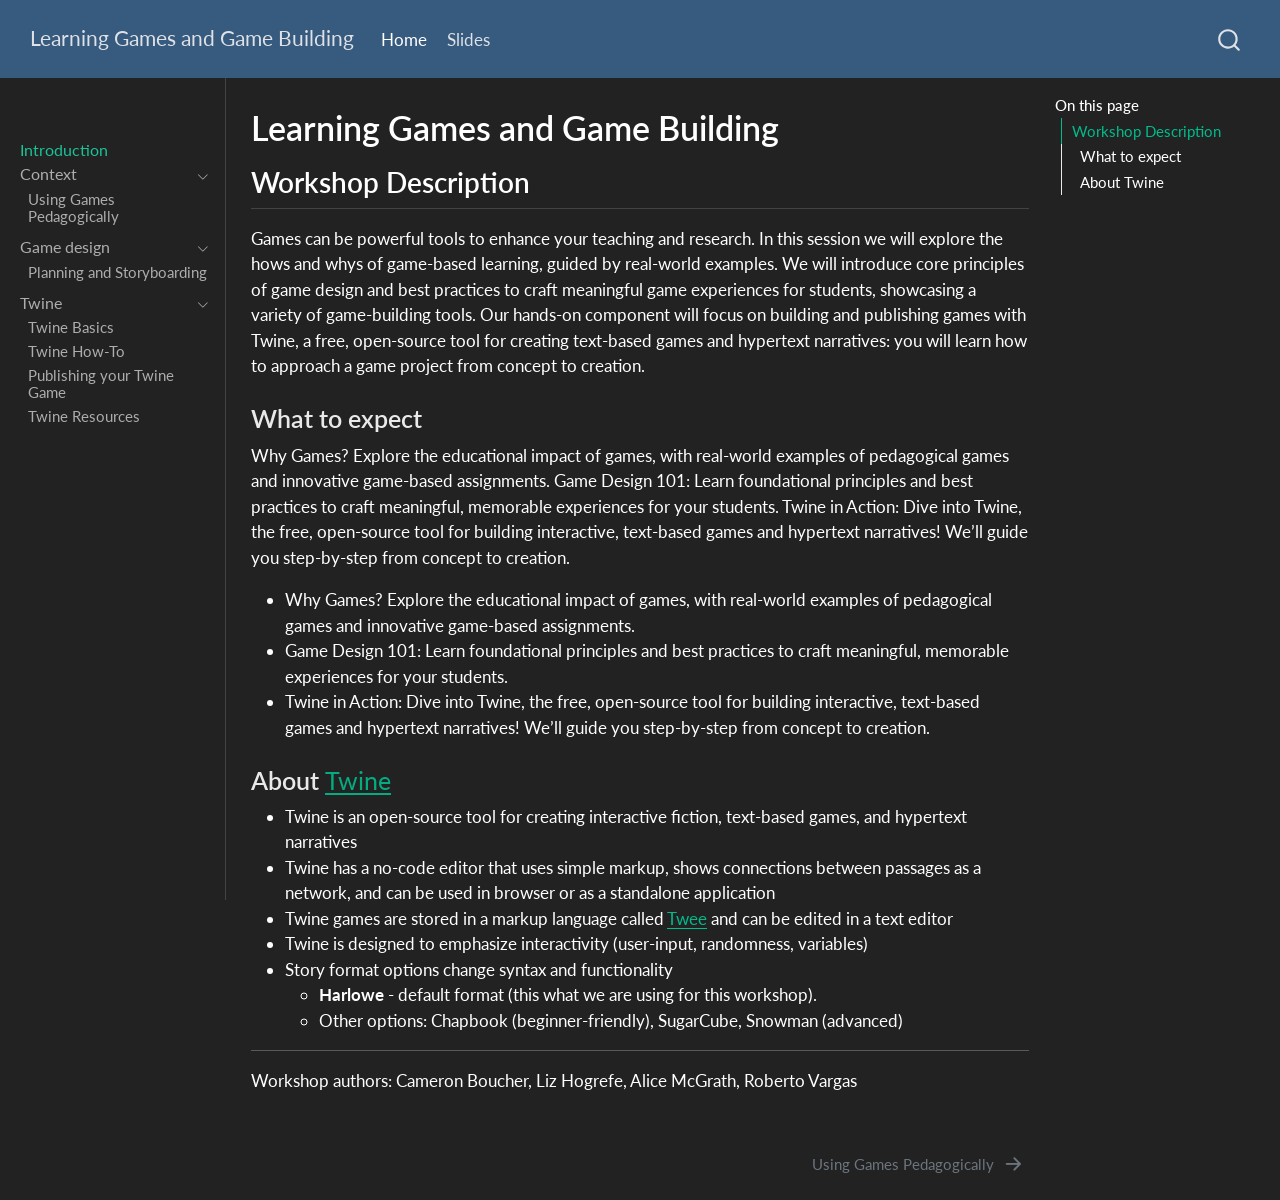
==== index.html @ d9542fec "Built site for gh-pages" ====
<!DOCTYPE html>
<html xmlns="http://www.w3.org/1999/xhtml" lang="en" xml:lang="en"><head>

<meta charset="utf-8">
<meta name="generator" content="quarto-1.9.37">

<meta name="viewport" content="width=device-width, initial-scale=1.0, user-scalable=yes">


<title>Learning Games and Game Building</title>
<style>
/* Default styles provided by pandoc.
** See https://pandoc.org/MANUAL.html#variables-for-html for config info.
*/
code{white-space: pre-wrap;}
span.smallcaps{font-variant: small-caps;}
div.columns{display: flex; gap: min(4vw, 1.5em);}
div.column{flex: auto; overflow-x: auto;}
div.hanging-indent{margin-left: 1.5em; text-indent: -1.5em;}
ul.task-list{list-style: none;}
ul.task-list li input[type="checkbox"] {
  width: 0.8em;
  margin: 0 0.8em 0.2em -1em; /* quarto-specific, see https://github.com/quarto-dev/quarto-cli/issues/4556 */ 
  vertical-align: middle;
}
</style>


<script src="site_libs/quarto-nav/quarto-nav.js"></script>
<script src="site_libs/quarto-nav/headroom.min.js"></script>
<script src="site_libs/clipboard/clipboard.min.js"></script>
<script src="site_libs/quarto-search/autocomplete.umd.js"></script>
<script src="site_libs/quarto-search/fuse.min.js"></script>
<script src="site_libs/quarto-search/quarto-search.js"></script>
<meta name="quarto:offset" content="./">
<link href="./sections/pedagogy.html" rel="next">
<script src="site_libs/quarto-html/quarto.js" type="module"></script>
<script src="site_libs/quarto-html/tabsets/tabsets.js" type="module"></script>
<script src="site_libs/quarto-html/popper.min.js"></script>
<script src="site_libs/quarto-html/tippy.umd.min.js"></script>
<script src="site_libs/quarto-html/anchor.min.js"></script>
<link href="site_libs/quarto-html/tippy.css" rel="stylesheet">
<link href="site_libs/quarto-html/quarto-syntax-highlighting-dark-d0ae9245876894da5ac7e18953ecc5cc.css" rel="stylesheet" id="quarto-text-highlighting-styles">
<script src="site_libs/bootstrap/bootstrap.min.js"></script>
<link href="site_libs/bootstrap/bootstrap-icons.css" rel="stylesheet">
<link href="site_libs/bootstrap/bootstrap-4f5f7c5f3f76352cd1107a7e88bc030f.min.css" rel="stylesheet" append-hash="true" id="quarto-bootstrap" data-mode="dark">
<script id="quarto-search-options" type="application/json">{
  "location": "navbar",
  "copy-button": false,
  "collapse-after": 3,
  "panel-placement": "end",
  "type": "overlay",
  "limit": 50,
  "keyboard-shortcut": [
    "f",
    "/",
    "s"
  ],
  "show-item-context": false,
  "language": {
    "search-no-results-text": "No results",
    "search-matching-documents-text": "matching documents",
    "search-copy-link-title": "Copy link to search",
    "search-hide-matches-text": "Hide additional matches",
    "search-more-match-text": "more match in this document",
    "search-more-matches-text": "more matches in this document",
    "search-clear-button-title": "Clear",
    "search-text-placeholder": "",
    "search-detached-cancel-button-title": "Cancel",
    "search-submit-button-title": "Submit",
    "search-label": "Search"
  }
}</script>


<link rel="stylesheet" href="styles.css">
</head>

<body class="nav-sidebar docked nav-fixed quarto-light">

<div id="quarto-search-results"></div>
  <header id="quarto-header" class="headroom fixed-top">
    <nav class="navbar navbar-expand-lg " data-bs-theme="dark">
      <div class="navbar-container container-fluid">
      <div class="navbar-brand-container mx-auto">
    <a class="navbar-brand" href="./index.html">
    <span class="navbar-title">Learning Games and Game Building</span>
    </a>
  </div>
            <div id="quarto-search" class="" title="Search"></div>
          <button class="navbar-toggler" type="button" data-bs-toggle="collapse" data-bs-target="#navbarCollapse" aria-controls="navbarCollapse" role="menu" aria-expanded="false" aria-label="Toggle navigation" onclick="if (window.quartoToggleHeadroom) { window.quartoToggleHeadroom(); }">
  <span class="navbar-toggler-icon"></span>
</button>
          <div class="collapse navbar-collapse" id="navbarCollapse">
            <ul class="navbar-nav navbar-nav-scroll me-auto">
  <li class="nav-item">
    <a class="nav-link active" href="./index.html" aria-current="page"> 
<span class="menu-text">Home</span></a>
  </li>  
  <li class="nav-item">
    <a class="nav-link" href="./slides.html"> 
<span class="menu-text">Slides</span></a>
  </li>  
</ul>
          </div> <!-- /navcollapse -->
            <div class="quarto-navbar-tools">
</div>
      </div> <!-- /container-fluid -->
    </nav>
  <nav class="quarto-secondary-nav">
    <div class="container-fluid d-flex">
      <button type="button" class="quarto-btn-toggle btn" data-bs-toggle="collapse" role="button" data-bs-target=".quarto-sidebar-collapse-item" aria-controls="quarto-sidebar" aria-expanded="false" aria-label="Toggle sidebar navigation" onclick="if (window.quartoToggleHeadroom) { window.quartoToggleHeadroom(); }">
        <i class="bi bi-layout-text-sidebar-reverse"></i>
      </button>
        <nav class="quarto-page-breadcrumbs" aria-label="breadcrumb"><ol class="breadcrumb"><li class="breadcrumb-item"><a href="./index.html">Introduction</a></li></ol></nav>
        <a class="flex-grow-1" role="navigation" data-bs-toggle="collapse" data-bs-target=".quarto-sidebar-collapse-item" aria-controls="quarto-sidebar" aria-expanded="false" aria-label="Toggle sidebar navigation" onclick="if (window.quartoToggleHeadroom) { window.quartoToggleHeadroom(); }">      
        </a>
      <button type="button" class="btn quarto-search-button" aria-label="Search" onclick="window.quartoOpenSearch();">
        <i class="bi bi-search"></i>
      </button>
    </div>
  </nav>
</header>
<!-- content -->
<div id="quarto-content" class="quarto-container page-columns page-rows-contents page-layout-article page-navbar">
<!-- sidebar -->
  <nav id="quarto-sidebar" class="sidebar collapse collapse-horizontal quarto-sidebar-collapse-item sidebar-navigation docked overflow-auto">
        <div class="mt-2 flex-shrink-0 align-items-center">
        <div class="sidebar-search">
        <div id="quarto-search" class="" title="Search"></div>
        </div>
        </div>
    <div class="sidebar-menu-container"> 
    <ul class="list-unstyled mt-1">
        <li class="sidebar-item">
  <div class="sidebar-item-container"> 
  <a href="./index.html" class="sidebar-item-text sidebar-link active">
 <span class="menu-text">Introduction</span></a>
  </div>
</li>
        <li class="sidebar-item sidebar-item-section">
      <div class="sidebar-item-container"> 
            <a class="sidebar-item-text sidebar-link text-start" data-bs-toggle="collapse" data-bs-target="#quarto-sidebar-section-1" role="navigation" aria-expanded="true">
 <span class="menu-text">Context</span></a>
          <a class="sidebar-item-toggle text-start" data-bs-toggle="collapse" data-bs-target="#quarto-sidebar-section-1" role="navigation" aria-expanded="true" aria-label="Toggle section">
            <i class="bi bi-chevron-right ms-2"></i>
          </a> 
      </div>
      <ul id="quarto-sidebar-section-1" class="collapse list-unstyled sidebar-section depth1 show">  
          <li class="sidebar-item">
  <div class="sidebar-item-container"> 
  <a href="./sections/pedagogy.html" class="sidebar-item-text sidebar-link">
 <span class="menu-text">Using Games Pedagogically</span></a>
  </div>
</li>
      </ul>
  </li>
        <li class="sidebar-item sidebar-item-section">
      <div class="sidebar-item-container"> 
            <a href="./sections/design.html" class="sidebar-item-text sidebar-link">
 <span class="menu-text">Game design</span></a>
          <a class="sidebar-item-toggle text-start" data-bs-toggle="collapse" data-bs-target="#quarto-sidebar-section-2" role="navigation" aria-expanded="true" aria-label="Toggle section">
            <i class="bi bi-chevron-right ms-2"></i>
          </a> 
      </div>
      <ul id="quarto-sidebar-section-2" class="collapse list-unstyled sidebar-section depth1 show">  
          <li class="sidebar-item">
  <div class="sidebar-item-container"> 
  <a href="./sections/storyboarding.html" class="sidebar-item-text sidebar-link">
 <span class="menu-text">Planning and Storyboarding</span></a>
  </div>
</li>
      </ul>
  </li>
        <li class="sidebar-item sidebar-item-section">
      <div class="sidebar-item-container"> 
            <a class="sidebar-item-text sidebar-link text-start" data-bs-toggle="collapse" data-bs-target="#quarto-sidebar-section-3" role="navigation" aria-expanded="true">
 <span class="menu-text">Twine</span></a>
          <a class="sidebar-item-toggle text-start" data-bs-toggle="collapse" data-bs-target="#quarto-sidebar-section-3" role="navigation" aria-expanded="true" aria-label="Toggle section">
            <i class="bi bi-chevron-right ms-2"></i>
          </a> 
      </div>
      <ul id="quarto-sidebar-section-3" class="collapse list-unstyled sidebar-section depth1 show">  
          <li class="sidebar-item">
  <div class="sidebar-item-container"> 
  <a href="./sections/twine-basics.html" class="sidebar-item-text sidebar-link">
 <span class="menu-text">Twine Basics</span></a>
  </div>
</li>
          <li class="sidebar-item">
  <div class="sidebar-item-container"> 
  <a href="./sections/twine-how-to.html" class="sidebar-item-text sidebar-link">
 <span class="menu-text">Twine How-To</span></a>
  </div>
</li>
          <li class="sidebar-item">
  <div class="sidebar-item-container"> 
  <a href="./sections/publishing.html" class="sidebar-item-text sidebar-link">
 <span class="menu-text">Publishing your Twine Game</span></a>
  </div>
</li>
          <li class="sidebar-item">
  <div class="sidebar-item-container"> 
  <a href="./sections/twine-resources.html" class="sidebar-item-text sidebar-link">
 <span class="menu-text">Twine Resources</span></a>
  </div>
</li>
      </ul>
  </li>
    </ul>
    </div>
</nav>
<div id="quarto-sidebar-glass" class="quarto-sidebar-collapse-item" data-bs-toggle="collapse" data-bs-target=".quarto-sidebar-collapse-item"></div>
<!-- margin-sidebar -->
    <div id="quarto-margin-sidebar" class="sidebar margin-sidebar">
        <nav id="TOC" role="doc-toc" class="toc-active">
    <h2 id="toc-title">On this page</h2>
   
  <ul>
  <li><a href="#workshop-description" id="toc-workshop-description" class="nav-link active" data-scroll-target="#workshop-description">Workshop Description</a>
  <ul class="collapse">
  <li><a href="#what-to-expect" id="toc-what-to-expect" class="nav-link" data-scroll-target="#what-to-expect">What to expect</a></li>
  <li><a href="#about-twine" id="toc-about-twine" class="nav-link" data-scroll-target="#about-twine">About Twine</a></li>
  </ul></li>
  </ul>
</nav>
    </div>
<!-- main -->
<main class="content" id="quarto-document-content">

<header id="title-block-header" class="quarto-title-block default">
<div class="quarto-title">
<h1 class="title">Learning Games and Game Building</h1>
</div>



<div class="quarto-title-meta">

    
  
    
  </div>
  


</header>


<section id="workshop-description" class="level2">
<h2 class="anchored" data-anchor-id="workshop-description">Workshop Description</h2>
<p>Games can be powerful tools to enhance your teaching and research. In this session we will explore the hows and whys of game-based learning, guided by real-world examples. We will introduce core principles of game design and best practices to craft meaningful game experiences for students, showcasing a variety of game-building tools. Our hands-on component will focus on building and publishing games with Twine, a free, open-source tool for creating text-based games and hypertext narratives: you will learn how to approach a game project from concept to creation.</p>
<section id="what-to-expect" class="level3">
<h3 class="anchored" data-anchor-id="what-to-expect">What to expect</h3>
<p>Why Games? Explore the educational impact of games, with real-world examples of pedagogical games and innovative game-based assignments. Game Design 101: Learn foundational principles and best practices to craft meaningful, memorable experiences for your students. Twine in Action: Dive into Twine, the free, open-source tool for building interactive, text-based games and hypertext narratives! We’ll guide you step-by-step from concept to creation.</p>
<ul>
<li>Why Games? Explore the educational impact of games, with real-world examples of pedagogical games and innovative game-based assignments.</li>
<li>Game Design 101: Learn foundational principles and best practices to craft meaningful, memorable experiences for your students.</li>
<li>Twine in Action: Dive into Twine, the free, open-source tool for building interactive, text-based games and hypertext narratives! We’ll guide you step-by-step from concept to creation.</li>
</ul>
</section>
<section id="about-twine" class="level3">
<h3 class="anchored" data-anchor-id="about-twine">About <a href="https://twinery.org/">Twine</a></h3>
<ul>
<li>Twine is an open-source tool for creating interactive fiction, text-based games, and hypertext narratives</li>
<li>Twine has a no-code editor that uses simple markup, shows connections between passages as a network, and can be used in browser or as a standalone application</li>
<li>Twine games are stored in a markup language called <a href="https://twinery.org/cookbook/terms/terms_twee.html">Twee</a> and can be edited in a text editor</li>
<li>Twine is designed to emphasize interactivity (user-input, randomness, variables)</li>
<li>Story format options change syntax and functionality
<ul>
<li><strong>Harlowe</strong> - default format (this what we are using for this workshop).</li>
<li>Other options: Chapbook (beginner-friendly), SugarCube, Snowman (advanced)</li>
</ul></li>
</ul>
<hr>
<p>Workshop authors: Cameron Boucher, Liz Hogrefe, Alice McGrath, Roberto Vargas</p>


</section>
</section>

</main> <!-- /main -->
<script id="quarto-html-after-body" type="application/javascript">
  window.document.addEventListener("DOMContentLoaded", function (event) {
    const icon = "";
    const anchorJS = new window.AnchorJS();
    anchorJS.options = {
      placement: 'right',
      icon: icon
    };
    anchorJS.add('.anchored');
    const isCodeAnnotation = (el) => {
      for (const clz of el.classList) {
        if (clz.startsWith('code-annotation-')) {                     
          return true;
        }
      }
      return false;
    }
    const onCopySuccess = function(e) {
      // button target
      const button = e.trigger;
      // don't keep focus
      button.blur();
      // flash "checked"
      button.classList.add('code-copy-button-checked');
      var currentTitle = button.getAttribute("title");
      button.setAttribute("title", "Copied!");
      let tooltip;
      if (window.bootstrap) {
        button.setAttribute("data-bs-toggle", "tooltip");
        button.setAttribute("data-bs-placement", "left");
        button.setAttribute("data-bs-title", "Copied!");
        tooltip = new bootstrap.Tooltip(button, 
          { trigger: "manual", 
            customClass: "code-copy-button-tooltip",
            offset: [0, -8]});
        tooltip.show();    
      }
      setTimeout(function() {
        if (tooltip) {
          tooltip.hide();
          button.removeAttribute("data-bs-title");
          button.removeAttribute("data-bs-toggle");
          button.removeAttribute("data-bs-placement");
        }
        button.setAttribute("title", currentTitle);
        button.classList.remove('code-copy-button-checked');
      }, 1000);
      // clear code selection
      e.clearSelection();
    }
    const getTextToCopy = function(trigger) {
      const outerScaffold = trigger.parentElement.cloneNode(true);
      const codeEl = outerScaffold.querySelector('code');
      for (const childEl of codeEl.children) {
        if (isCodeAnnotation(childEl)) {
          childEl.remove();
        }
      }
      return codeEl.innerText;
    }
    const clipboard = new window.ClipboardJS('.code-copy-button:not([data-in-quarto-modal])', {
      text: getTextToCopy
    });
    clipboard.on('success', onCopySuccess);
    if (window.document.getElementById('quarto-embedded-source-code-modal')) {
      const clipboardModal = new window.ClipboardJS('.code-copy-button[data-in-quarto-modal]', {
        text: getTextToCopy,
        container: window.document.getElementById('quarto-embedded-source-code-modal')
      });
      clipboardModal.on('success', onCopySuccess);
    }
      var localhostRegex = new RegExp(/^(?:http|https):\/\/localhost\:?[0-9]*\//);
      var mailtoRegex = new RegExp(/^mailto:/);
        var filterRegex = new RegExp("https:\/\/tri-cods\.github\.io\/Learning-Games-and-Game-building\/");
      var isInternal = (href) => {
          return filterRegex.test(href) || localhostRegex.test(href) || mailtoRegex.test(href);
      }
      // Inspect non-navigation links and adorn them if external
     var links = window.document.querySelectorAll('a[href]:not(.nav-link):not(.navbar-brand):not(.toc-action):not(.sidebar-link):not(.sidebar-item-toggle):not(.pagination-link):not(.no-external):not([aria-hidden]):not(.dropdown-item):not(.quarto-navigation-tool):not(.about-link)');
      for (var i=0; i<links.length; i++) {
        const link = links[i];
        if (!isInternal(link.href)) {
          // undo the damage that might have been done by quarto-nav.js in the case of
          // links that we want to consider external
          if (link.dataset.originalHref !== undefined) {
            link.href = link.dataset.originalHref;
          }
        }
      }
    function tippyHover(el, contentFn, onTriggerFn, onUntriggerFn) {
      const config = {
        allowHTML: true,
        maxWidth: 500,
        delay: 100,
        arrow: false,
        appendTo: function(el) {
            return el.parentElement;
        },
        interactive: true,
        interactiveBorder: 10,
        theme: 'quarto',
        placement: 'bottom-start',
      };
      if (contentFn) {
        config.content = contentFn;
      }
      if (onTriggerFn) {
        config.onTrigger = onTriggerFn;
      }
      if (onUntriggerFn) {
        config.onUntrigger = onUntriggerFn;
      }
      window.tippy(el, config); 
    }
    const noterefs = window.document.querySelectorAll('a[role="doc-noteref"]');
    for (var i=0; i<noterefs.length; i++) {
      const ref = noterefs[i];
      tippyHover(ref, function() {
        // use id or data attribute instead here
        let href = ref.getAttribute('data-footnote-href') || ref.getAttribute('href');
        try { href = new URL(href).hash; } catch {}
        const id = href.replace(/^#\/?/, "");
        const note = window.document.getElementById(id);
        if (note) {
          return note.innerHTML;
        } else {
          return "";
        }
      });
    }
    const xrefs = window.document.querySelectorAll('a.quarto-xref');
    const processXRef = (id, note) => {
      // Strip column container classes
      const stripColumnClz = (el) => {
        el.classList.remove("page-full", "page-columns");
        if (el.children) {
          for (const child of el.children) {
            stripColumnClz(child);
          }
        }
      }
      stripColumnClz(note)
      if (id === null || id.startsWith('sec-')) {
        // Special case sections, only their first couple elements
        const container = document.createElement("div");
        if (note.children && note.children.length > 2) {
          container.appendChild(note.children[0].cloneNode(true));
          for (let i = 1; i < note.children.length; i++) {
            const child = note.children[i];
            if (child.tagName === "P" && child.innerText === "") {
              continue;
            } else {
              container.appendChild(child.cloneNode(true));
              break;
            }
          }
          if (window.Quarto?.typesetMath) {
            window.Quarto.typesetMath(container);
          }
          return container.innerHTML
        } else {
          if (window.Quarto?.typesetMath) {
            window.Quarto.typesetMath(note);
          }
          return note.innerHTML;
        }
      } else {
        // Remove any anchor links if they are present
        const anchorLink = note.querySelector('a.anchorjs-link');
        if (anchorLink) {
          anchorLink.remove();
        }
        if (window.Quarto?.typesetMath) {
          window.Quarto.typesetMath(note);
        }
        if (note.classList.contains("callout")) {
          return note.outerHTML;
        } else {
          return note.innerHTML;
        }
      }
    }
    for (var i=0; i<xrefs.length; i++) {
      const xref = xrefs[i];
      tippyHover(xref, undefined, function(instance) {
        instance.disable();
        let url = xref.getAttribute('href');
        let hash = undefined; 
        if (url.startsWith('#')) {
          hash = url;
        } else {
          try { hash = new URL(url).hash; } catch {}
        }
        if (hash) {
          const id = hash.replace(/^#\/?/, "");
          const note = window.document.getElementById(id);
          if (note !== null) {
            try {
              const html = processXRef(id, note.cloneNode(true));
              instance.setContent(html);
            } finally {
              instance.enable();
              instance.show();
            }
          } else {
            // See if we can fetch this
            fetch(url.split('#')[0])
            .then(res => res.text())
            .then(html => {
              const parser = new DOMParser();
              const htmlDoc = parser.parseFromString(html, "text/html");
              const note = htmlDoc.getElementById(id);
              if (note !== null) {
                const html = processXRef(id, note);
                instance.setContent(html);
              } 
            }).finally(() => {
              instance.enable();
              instance.show();
            });
          }
        } else {
          // See if we can fetch a full url (with no hash to target)
          // This is a special case and we should probably do some content thinning / targeting
          fetch(url)
          .then(res => res.text())
          .then(html => {
            const parser = new DOMParser();
            const htmlDoc = parser.parseFromString(html, "text/html");
            const note = htmlDoc.querySelector('main.content');
            if (note !== null) {
              // This should only happen for chapter cross references
              // (since there is no id in the URL)
              // remove the first header
              if (note.children.length > 0 && note.children[0].tagName === "HEADER") {
                note.children[0].remove();
              }
              const html = processXRef(null, note);
              instance.setContent(html);
            } 
          }).finally(() => {
            instance.enable();
            instance.show();
          });
        }
      }, function(instance) {
      });
    }
        let selectedAnnoteEl;
        const selectorForAnnotation = ( cell, annotation) => {
          let cellAttr = 'data-code-cell="' + cell + '"';
          let lineAttr = 'data-code-annotation="' +  annotation + '"';
          const selector = 'span[' + cellAttr + '][' + lineAttr + ']';
          return selector;
        }
        const selectCodeLines = (annoteEl) => {
          const doc = window.document;
          const targetCell = annoteEl.getAttribute("data-target-cell");
          const targetAnnotation = annoteEl.getAttribute("data-target-annotation");
          const annoteSpan = window.document.querySelector(selectorForAnnotation(targetCell, targetAnnotation));
          const lines = annoteSpan.getAttribute("data-code-lines").split(",");
          const lineIds = lines.map((line) => {
            return targetCell + "-" + line;
          })
          let top = null;
          let height = null;
          let parent = null;
          if (lineIds.length > 0) {
              //compute the position of the single el (top and bottom and make a div)
              const el = window.document.getElementById(lineIds[0]);
              top = el.offsetTop;
              height = el.offsetHeight;
              parent = el.parentElement.parentElement;
            if (lineIds.length > 1) {
              const lastEl = window.document.getElementById(lineIds[lineIds.length - 1]);
              const bottom = lastEl.offsetTop + lastEl.offsetHeight;
              height = bottom - top;
            }
            if (top !== null && height !== null && parent !== null) {
              // cook up a div (if necessary) and position it 
              let div = window.document.getElementById("code-annotation-line-highlight");
              if (div === null) {
                div = window.document.createElement("div");
                div.setAttribute("id", "code-annotation-line-highlight");
                div.style.position = 'absolute';
                parent.appendChild(div);
              }
              div.style.top = top - 2 + "px";
              div.style.height = height + 4 + "px";
              div.style.left = 0;
              let gutterDiv = window.document.getElementById("code-annotation-line-highlight-gutter");
              if (gutterDiv === null) {
                gutterDiv = window.document.createElement("div");
                gutterDiv.setAttribute("id", "code-annotation-line-highlight-gutter");
                gutterDiv.style.position = 'absolute';
                const codeCell = window.document.getElementById(targetCell);
                const gutter = codeCell.querySelector('.code-annotation-gutter');
                gutter.appendChild(gutterDiv);
              }
              gutterDiv.style.top = top - 2 + "px";
              gutterDiv.style.height = height + 4 + "px";
            }
            selectedAnnoteEl = annoteEl;
          }
        };
        const unselectCodeLines = () => {
          const elementsIds = ["code-annotation-line-highlight", "code-annotation-line-highlight-gutter"];
          elementsIds.forEach((elId) => {
            const div = window.document.getElementById(elId);
            if (div) {
              div.remove();
            }
          });
          selectedAnnoteEl = undefined;
        };
          // Handle positioning of the toggle
      window.addEventListener(
        "resize",
        throttle(() => {
          elRect = undefined;
          if (selectedAnnoteEl) {
            selectCodeLines(selectedAnnoteEl);
          }
        }, 10)
      );
      function throttle(fn, ms) {
      let throttle = false;
      let timer;
        return (...args) => {
          if(!throttle) { // first call gets through
              fn.apply(this, args);
              throttle = true;
          } else { // all the others get throttled
              if(timer) clearTimeout(timer); // cancel #2
              timer = setTimeout(() => {
                fn.apply(this, args);
                timer = throttle = false;
              }, ms);
          }
        };
      }
        // Attach click handler to the DT
        const annoteDls = window.document.querySelectorAll('dt[data-target-cell]');
        for (const annoteDlNode of annoteDls) {
          annoteDlNode.addEventListener('click', (event) => {
            const clickedEl = event.target;
            if (clickedEl !== selectedAnnoteEl) {
              unselectCodeLines();
              const activeEl = window.document.querySelector('dt[data-target-cell].code-annotation-active');
              if (activeEl) {
                activeEl.classList.remove('code-annotation-active');
              }
              selectCodeLines(clickedEl);
              clickedEl.classList.add('code-annotation-active');
            } else {
              // Unselect the line
              unselectCodeLines();
              clickedEl.classList.remove('code-annotation-active');
            }
          });
        }
    const findCites = (el) => {
      const parentEl = el.parentElement;
      if (parentEl) {
        const cites = parentEl.dataset.cites;
        if (cites) {
          return {
            el,
            cites: cites.split(' ')
          };
        } else {
          return findCites(el.parentElement)
        }
      } else {
        return undefined;
      }
    };
    var bibliorefs = window.document.querySelectorAll('a[role="doc-biblioref"]');
    for (var i=0; i<bibliorefs.length; i++) {
      const ref = bibliorefs[i];
      const citeInfo = findCites(ref);
      if (citeInfo) {
        tippyHover(citeInfo.el, function() {
          var popup = window.document.createElement('div');
          citeInfo.cites.forEach(function(cite) {
            var citeDiv = window.document.createElement('div');
            citeDiv.classList.add('hanging-indent');
            citeDiv.classList.add('csl-entry');
            var biblioDiv = window.document.getElementById('ref-' + cite);
            if (biblioDiv) {
              citeDiv.innerHTML = biblioDiv.innerHTML;
            }
            popup.appendChild(citeDiv);
          });
          return popup.innerHTML;
        });
      }
    }
  });
  </script>
<nav class="page-navigation">
  <div class="nav-page nav-page-previous">
  </div>
  <div class="nav-page nav-page-next">
      <a href="./sections/pedagogy.html" class="pagination-link" aria-label="Using Games Pedagogically">
        <span class="nav-page-text">Using Games Pedagogically</span> <i class="bi bi-arrow-right-short"></i>
      </a>
  </div>
</nav>
</div> <!-- /content -->




</body></html>
---- site_libs/quarto-html/tippy.css ----
.tippy-box[data-animation=fade][data-state=hidden]{opacity:0}[data-tippy-root]{max-width:calc(100vw - 10px)}.tippy-box{position:relative;background-color:#333;color:#fff;border-radius:4px;font-size:14px;line-height:1.4;white-space:normal;outline:0;transition-property:transform,visibility,opacity}.tippy-box[data-placement^=top]>.tippy-arrow{bottom:0}.tippy-box[data-placement^=top]>.tippy-arrow:before{bottom:-7px;left:0;border-width:8px 8px 0;border-top-color:initial;transform-origin:center top}.tippy-box[data-placement^=bottom]>.tippy-arrow{top:0}.tippy-box[data-placement^=bottom]>.tippy-arrow:before{top:-7px;left:0;border-width:0 8px 8px;border-bottom-color:initial;transform-origin:center bottom}.tippy-box[data-placement^=left]>.tippy-arrow{right:0}.tippy-box[data-placement^=left]>.tippy-arrow:before{border-width:8px 0 8px 8px;border-left-color:initial;right:-7px;transform-origin:center left}.tippy-box[data-placement^=right]>.tippy-arrow{left:0}.tippy-box[data-placement^=right]>.tippy-arrow:before{left:-7px;border-width:8px 8px 8px 0;border-right-color:initial;transform-origin:center right}.tippy-box[data-inertia][data-state=visible]{transition-timing-function:cubic-bezier(.54,1.5,.38,1.11)}.tippy-arrow{width:16px;height:16px;color:#333}.tippy-arrow:before{content:"";position:absolute;border-color:transparent;border-style:solid}.tippy-content{position:relative;padding:5px 9px;z-index:1}
---- site_libs/quarto-html/quarto-syntax-highlighting-dark-d0ae9245876894da5ac7e18953ecc5cc.css ----
/* quarto syntax highlight colors */
:root {
  --quarto-hl-al-color: #f07178;
  --quarto-hl-an-color: #d4d0ab;
  --quarto-hl-at-color: #00e0e0;
  --quarto-hl-bn-color: #d4d0ab;
  --quarto-hl-bu-color: #abe338;
  --quarto-hl-ch-color: #abe338;
  --quarto-hl-co-color: #f8f8f2;
  --quarto-hl-cv-color: #ffd700;
  --quarto-hl-cn-color: #ffd700;
  --quarto-hl-cf-color: #ffa07a;
  --quarto-hl-dt-color: #ffa07a;
  --quarto-hl-dv-color: #d4d0ab;
  --quarto-hl-do-color: #f8f8f2;
  --quarto-hl-er-color: #f07178;
  --quarto-hl-ex-color: #00e0e0;
  --quarto-hl-fl-color: #d4d0ab;
  --quarto-hl-fu-color: #ffa07a;
  --quarto-hl-im-color: #abe338;
  --quarto-hl-in-color: #d4d0ab;
  --quarto-hl-kw-color: #ffa07a;
  --quarto-hl-op-color: #ffa07a;
  --quarto-hl-ot-color: #00e0e0;
  --quarto-hl-pp-color: #dcc6e0;
  --quarto-hl-re-color: #00e0e0;
  --quarto-hl-sc-color: #abe338;
  --quarto-hl-ss-color: #abe338;
  --quarto-hl-st-color: #abe338;
  --quarto-hl-va-color: #00e0e0;
  --quarto-hl-vs-color: #abe338;
  --quarto-hl-wa-color: #dcc6e0;
}

/* other quarto variables */
:root {
  --quarto-font-monospace: SFMono-Regular, Menlo, Monaco, Consolas, "Liberation Mono", "Courier New", monospace;
}

/* syntax highlight based on Pandoc's rules */
pre > code.sourceCode > span {
  color: #f8f8f2;
}

code.sourceCode > span {
  color: #f8f8f2;
}

div.sourceCode,
div.sourceCode pre.sourceCode {
  color: #f8f8f2;
}

/* Normal */
code span {
  color: #f8f8f2;
}

/* Alert */
code span.al {
  color: #f07178;
}

/* Annotation */
code span.an {
  color: #d4d0ab;
}

/* Attribute */
code span.at {
  color: #00e0e0;
}

/* BaseN */
code span.bn {
  color: #d4d0ab;
}

/* BuiltIn */
code span.bu {
  color: #abe338;
}

/* ControlFlow */
code span.cf {
  font-weight: bold;
  color: #ffa07a;
}

/* Char */
code span.ch {
  color: #abe338;
}

/* Constant */
code span.cn {
  color: #ffd700;
}

/* Comment */
code span.co {
  font-style: italic;
  color: #f8f8f2;
}

/* CommentVar */
code span.cv {
  color: #ffd700;
}

/* Documentation */
code span.do {
  color: #f8f8f2;
}

/* DataType */
code span.dt {
  color: #ffa07a;
}

/* DecVal */
code span.dv {
  color: #d4d0ab;
}

/* Error */
code span.er {
  color: #f07178;
  text-decoration: underline;
}

/* Extension */
code span.ex {
  font-weight: bold;
  color: #00e0e0;
}

/* Float */
code span.fl {
  color: #d4d0ab;
}

/* Function */
code span.fu {
  color: #ffa07a;
}

/* Import */
code span.im {
  color: #abe338;
}

/* Information */
code span.in {
  color: #d4d0ab;
}

/* Keyword */
code span.kw {
  font-weight: bold;
  color: #ffa07a;
}

/* Operator */
code span.op {
  color: #ffa07a;
}

/* Other */
code span.ot {
  color: #00e0e0;
}

/* Preprocessor */
code span.pp {
  color: #dcc6e0;
}

/* RegionMarker */
code span.re {
  background-color: #f8f8f2;
  color: #00e0e0;
}

/* SpecialChar */
code span.sc {
  color: #abe338;
}

/* SpecialString */
code span.ss {
  color: #abe338;
}

/* String */
code span.st {
  color: #abe338;
}

/* Variable */
code span.va {
  color: #00e0e0;
}

/* VerbatimString */
code span.vs {
  color: #abe338;
}

/* Warning */
code span.wa {
  color: #dcc6e0;
}

.prevent-inlining {
  content: "</";
}

/*# sourceMappingURL=e2dac9153eaf3c552d5043f9565d03d7.css.map */
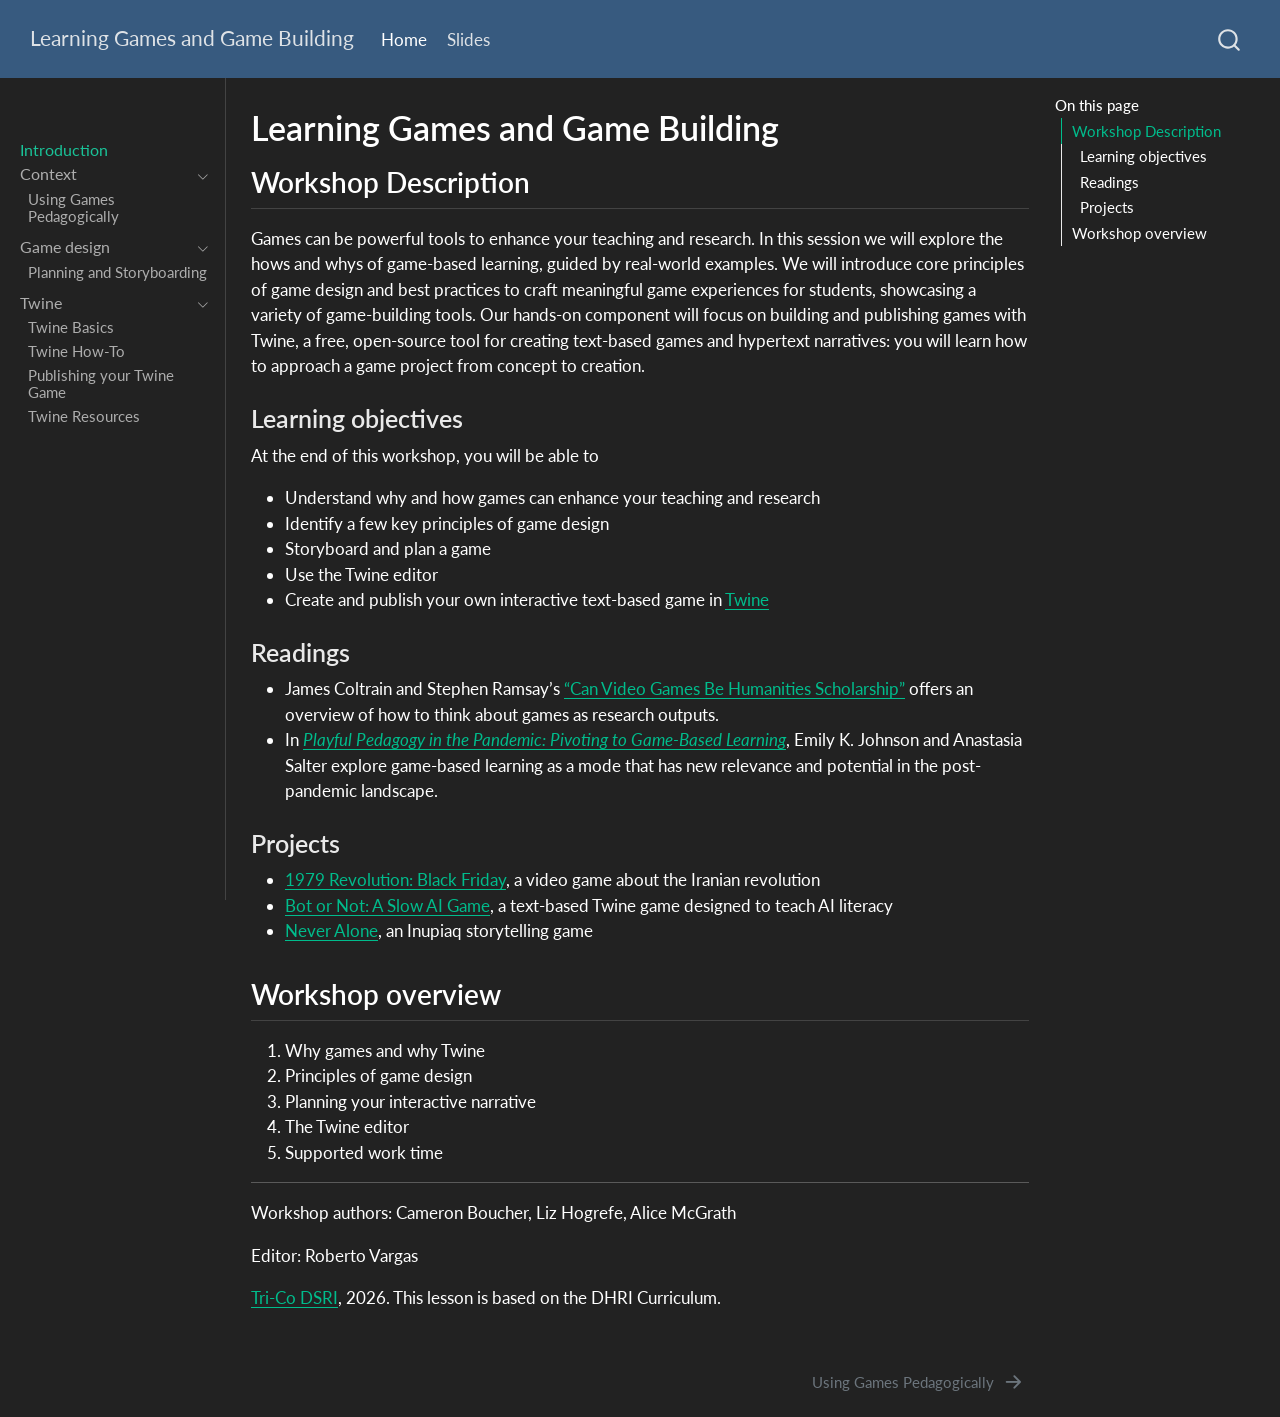
==== commit 7b5fd670: "Built site for gh-pages" ====
--- a/index.html
+++ b/index.html
@@ -219,9 +219,11 @@
   <ul>
   <li><a href="#workshop-description" id="toc-workshop-description" class="nav-link active" data-scroll-target="#workshop-description">Workshop Description</a>
   <ul class="collapse">
-  <li><a href="#what-to-expect" id="toc-what-to-expect" class="nav-link" data-scroll-target="#what-to-expect">What to expect</a></li>
-  <li><a href="#about-twine" id="toc-about-twine" class="nav-link" data-scroll-target="#about-twine">About Twine</a></li>
+  <li><a href="#learning-objectives" id="toc-learning-objectives" class="nav-link" data-scroll-target="#learning-objectives">Learning objectives</a></li>
+  <li><a href="#readings" id="toc-readings" class="nav-link" data-scroll-target="#readings">Readings</a></li>
+  <li><a href="#projects" id="toc-projects" class="nav-link" data-scroll-target="#projects">Projects</a></li>
   </ul></li>
+  <li><a href="#workshop-overview" id="toc-workshop-overview" class="nav-link" data-scroll-target="#workshop-overview">Workshop overview</a></li>
   </ul>
 </nav>
     </div>
@@ -250,33 +252,54 @@
 <section id="workshop-description" class="level2">
 <h2 class="anchored" data-anchor-id="workshop-description">Workshop Description</h2>
 <p>Games can be powerful tools to enhance your teaching and research. In this session we will explore the hows and whys of game-based learning, guided by real-world examples. We will introduce core principles of game design and best practices to craft meaningful game experiences for students, showcasing a variety of game-building tools. Our hands-on component will focus on building and publishing games with Twine, a free, open-source tool for creating text-based games and hypertext narratives: you will learn how to approach a game project from concept to creation.</p>
-<section id="what-to-expect" class="level3">
-<h3 class="anchored" data-anchor-id="what-to-expect">What to expect</h3>
-<p>Why Games? Explore the educational impact of games, with real-world examples of pedagogical games and innovative game-based assignments. Game Design 101: Learn foundational principles and best practices to craft meaningful, memorable experiences for your students. Twine in Action: Dive into Twine, the free, open-source tool for building interactive, text-based games and hypertext narratives! We’ll guide you step-by-step from concept to creation.</p>
+<section id="learning-objectives" class="level3">
+<h3 class="anchored" data-anchor-id="learning-objectives">Learning objectives</h3>
+<p>At the end of this workshop, you will be able to</p>
 <ul>
-<li>Why Games? Explore the educational impact of games, with real-world examples of pedagogical games and innovative game-based assignments.</li>
-<li>Game Design 101: Learn foundational principles and best practices to craft meaningful, memorable experiences for your students.</li>
-<li>Twine in Action: Dive into Twine, the free, open-source tool for building interactive, text-based games and hypertext narratives! We’ll guide you step-by-step from concept to creation.</li>
+<li>Understand why and how games can enhance your teaching and research</li>
+<li>Identify a few key principles of game design</li>
+<li>Storyboard and plan a game</li>
+<li>Use the Twine editor</li>
+<li>Create and publish your own interactive text-based game in <a href="https://twinery.org/">Twine</a></li>
 </ul>
 </section>
-<section id="about-twine" class="level3">
-<h3 class="anchored" data-anchor-id="about-twine">About <a href="https://twinery.org/">Twine</a></h3>
+<section id="readings" class="level3">
+<h3 class="anchored" data-anchor-id="readings">Readings</h3>
 <ul>
-<li>Twine is an open-source tool for creating interactive fiction, text-based games, and hypertext narratives</li>
-<li>Twine has a no-code editor that uses simple markup, shows connections between passages as a network, and can be used in browser or as a standalone application</li>
-<li>Twine games are stored in a markup language called <a href="https://twinery.org/cookbook/terms/terms_twee.html">Twee</a> and can be edited in a text editor</li>
-<li>Twine is designed to emphasize interactivity (user-input, randomness, variables)</li>
-<li>Story format options change syntax and functionality
+<li>James Coltrain and Stephen Ramsay’s <a href="https://dhdebates.gc.cuny.edu/read/4805e692-0823-4073-b431-5a684250a82d/section/10c2899a-d78c-40d2-b293-f828d3a1b3e9#en37">“Can Video Games Be Humanities Scholarship”</a> offers an overview of how to think about games as research outputs.</li>
+<li>In <a href="https://www.taylorfrancis.com/chapters/mono/10.4324/9781003281696-1/introduction-emily-johnson-anastasia-salter?context=ubx&amp;refId=182a03a2-15a4-4eb4-a1ce-4831e430663b"><em>Playful Pedagogy in the Pandemic: Pivoting to Game-Based Learning</em></a>, Emily K. Johnson and Anastasia Salter explore game-based learning as a mode that has new relevance and potential in the post-pandemic landscape.</li>
+</ul>
+<!--
+### Ethical considerations 
+
+### Resources
+
+-->
+</section>
+<section id="projects" class="level3">
+<h3 class="anchored" data-anchor-id="projects">Projects</h3>
 <ul>
-<li><strong>Harlowe</strong> - default format (this what we are using for this workshop).</li>
-<li>Other options: Chapbook (beginner-friendly), SugarCube, Snowman (advanced)</li>
-</ul></li>
+<li><a href="https://1979revolutiongame.com/">1979 Revolution: Black Friday</a>, a video game about the Iranian revolution</li>
+<li><a href="https://samillingworth.itch.io/bot-or-not">Bot or Not: A Slow AI Game</a>, a text-based Twine game designed to teach AI literacy</li>
+<li><a href="https://www.neveralonegame.com/">Never Alone</a>, an Inupiaq storytelling game</li>
 </ul>
+</section>
+</section>
+<section id="workshop-overview" class="level2">
+<h2 class="anchored" data-anchor-id="workshop-overview">Workshop overview</h2>
+<ol type="1">
+<li>Why games and why Twine</li>
+<li>Principles of game design</li>
+<li>Planning your interactive narrative</li>
+<li>The Twine editor</li>
+<li>Supported work time</li>
+</ol>
 <hr>
-<p>Workshop authors: Cameron Boucher, Liz Hogrefe, Alice McGrath, Roberto Vargas</p>
-
-
-</section>
+<p>Workshop authors: Cameron Boucher, Liz Hogrefe, Alice McGrath</p>
+<p>Editor: Roberto Vargas</p>
+<p><a href="https://ds-pages.swarthmore.edu/dsri/">Tri-Co DSRI</a>, 2026. This lesson is based on the DHRI Curriculum.</p>
+
+
 </section>
 
 </main> <!-- /main -->
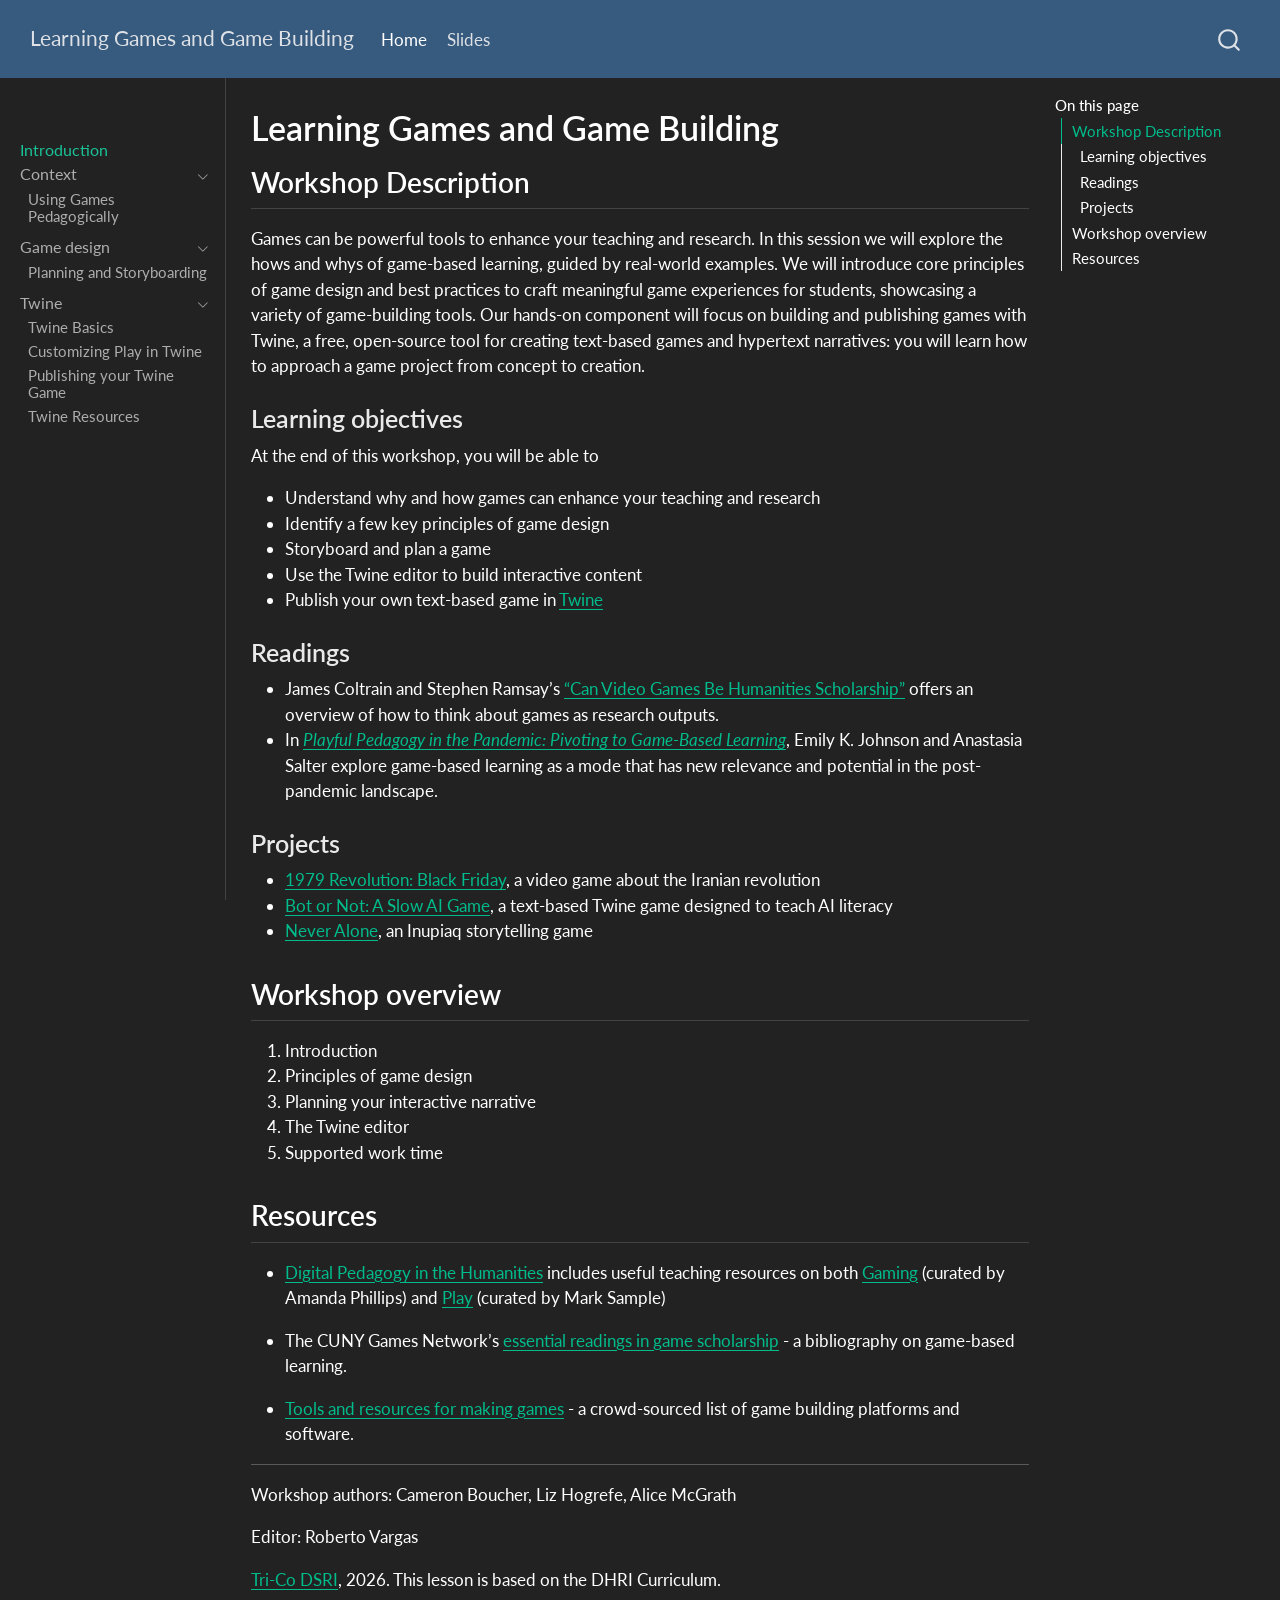
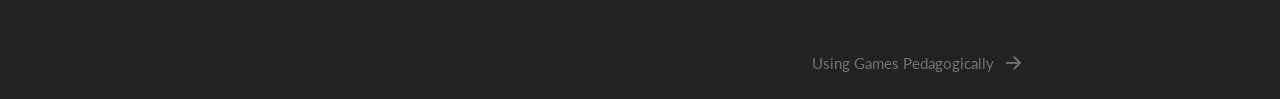
==== commit 3663889e: "Built site for gh-pages" ====
--- a/index.html
+++ b/index.html
@@ -190,7 +190,7 @@
           <li class="sidebar-item">
   <div class="sidebar-item-container"> 
   <a href="./sections/twine-how-to.html" class="sidebar-item-text sidebar-link">
- <span class="menu-text">Twine How-To</span></a>
+ <span class="menu-text">Customizing Play in Twine</span></a>
   </div>
 </li>
           <li class="sidebar-item">
@@ -224,6 +224,7 @@
   <li><a href="#projects" id="toc-projects" class="nav-link" data-scroll-target="#projects">Projects</a></li>
   </ul></li>
   <li><a href="#workshop-overview" id="toc-workshop-overview" class="nav-link" data-scroll-target="#workshop-overview">Workshop overview</a></li>
+  <li><a href="#resources" id="toc-resources" class="nav-link" data-scroll-target="#resources">Resources</a></li>
   </ul>
 </nav>
     </div>
@@ -259,8 +260,8 @@
 <li>Understand why and how games can enhance your teaching and research</li>
 <li>Identify a few key principles of game design</li>
 <li>Storyboard and plan a game</li>
-<li>Use the Twine editor</li>
-<li>Create and publish your own interactive text-based game in <a href="https://twinery.org/">Twine</a></li>
+<li>Use the Twine editor to build interactive content</li>
+<li>Publish your own text-based game in <a href="https://twinery.org/">Twine</a></li>
 </ul>
 </section>
 <section id="readings" class="level3">
@@ -271,9 +272,6 @@
 </ul>
 <!--
 ### Ethical considerations 
-
-### Resources
-
 -->
 </section>
 <section id="projects" class="level3">
@@ -288,12 +286,20 @@
 <section id="workshop-overview" class="level2">
 <h2 class="anchored" data-anchor-id="workshop-overview">Workshop overview</h2>
 <ol type="1">
-<li>Why games and why Twine</li>
+<li>Introduction</li>
 <li>Principles of game design</li>
 <li>Planning your interactive narrative</li>
 <li>The Twine editor</li>
 <li>Supported work time</li>
 </ol>
+</section>
+<section id="resources" class="level2">
+<h2 class="anchored" data-anchor-id="resources">Resources</h2>
+<ul>
+<li><p><a href="https://digitalpedagogy.hcommons.org/">Digital Pedagogy in the Humanities</a> includes useful teaching resources on both <a href="https://digitalpedagogy.hcommons.org/keyword/Gaming">Gaming</a> (curated by Amanda Phillips) and <a href="https://digitalpedagogy.hcommons.org/keyword/play/">Play</a> (curated by Mark Sample)</p></li>
+<li><p>The CUNY Games Network’s <a href="https://games.commons.gc.cuny.edu/games-scholarship/essential-readings/">essential readings in game scholarship</a> - a bibliography on game-based learning.</p></li>
+<li><p><a href="https://docs.google.com/document/d/1vIRlYDjwK7E8XufV5Cr0gYtmAvd0gWRORHF23JX28Ek/edit?tab=t.0">Tools and resources for making games</a> - a crowd-sourced list of game building platforms and software.</p></li>
+</ul>
 <hr>
 <p>Workshop authors: Cameron Boucher, Liz Hogrefe, Alice McGrath</p>
 <p>Editor: Roberto Vargas</p>
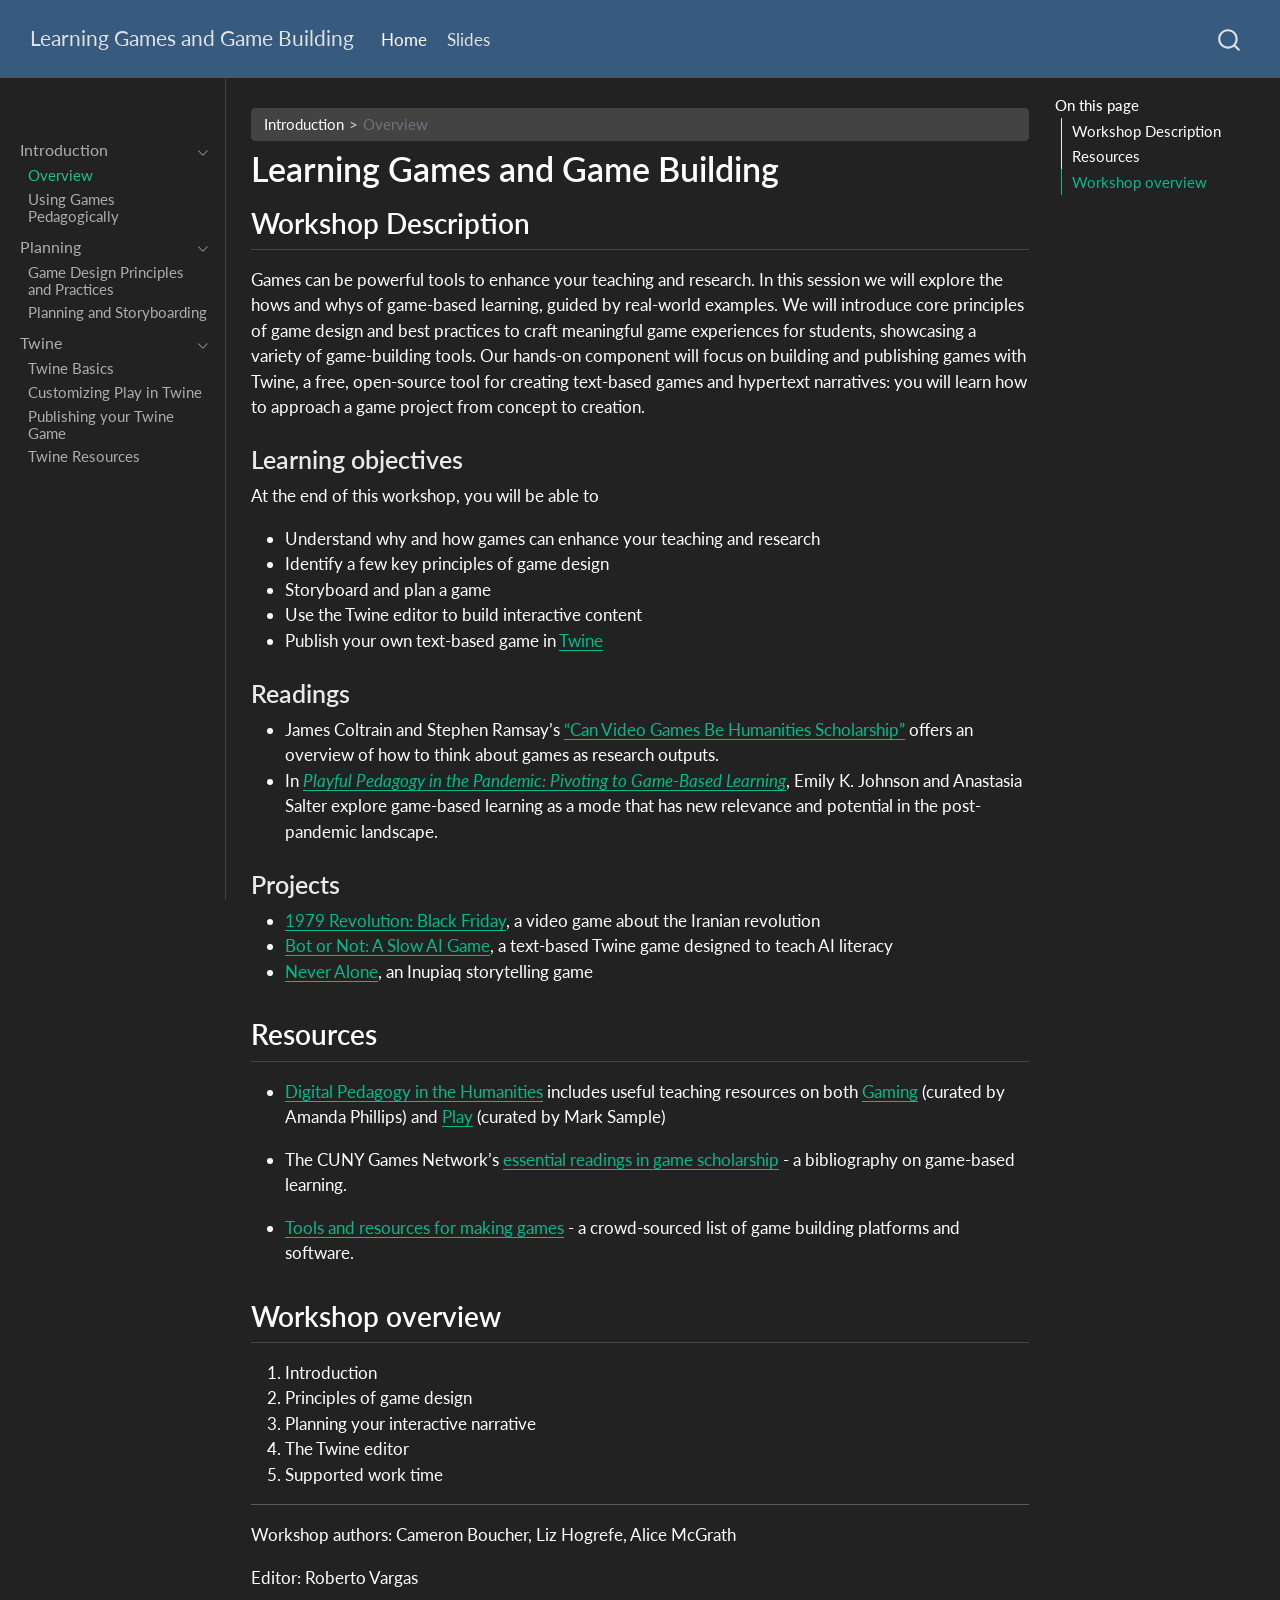
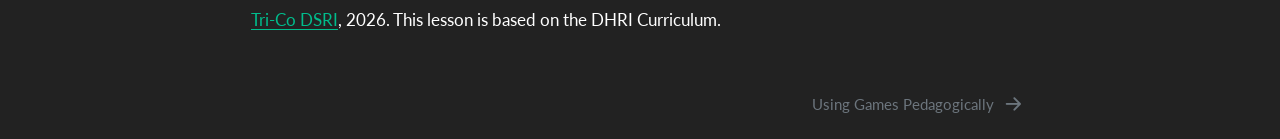
==== commit f0083e97: "Built site for gh-pages" ====
--- a/index.html
+++ b/index.html
@@ -112,7 +112,7 @@
       <button type="button" class="quarto-btn-toggle btn" data-bs-toggle="collapse" role="button" data-bs-target=".quarto-sidebar-collapse-item" aria-controls="quarto-sidebar" aria-expanded="false" aria-label="Toggle sidebar navigation" onclick="if (window.quartoToggleHeadroom) { window.quartoToggleHeadroom(); }">
         <i class="bi bi-layout-text-sidebar-reverse"></i>
       </button>
-        <nav class="quarto-page-breadcrumbs" aria-label="breadcrumb"><ol class="breadcrumb"><li class="breadcrumb-item"><a href="./index.html">Introduction</a></li></ol></nav>
+        <nav class="quarto-page-breadcrumbs" aria-label="breadcrumb"><ol class="breadcrumb"><li class="breadcrumb-item"><a href="./index.html">Introduction</a></li><li class="breadcrumb-item"><a href="./index.html">Overview</a></li></ol></nav>
         <a class="flex-grow-1" role="navigation" data-bs-toggle="collapse" data-bs-target=".quarto-sidebar-collapse-item" aria-controls="quarto-sidebar" aria-expanded="false" aria-label="Toggle sidebar navigation" onclick="if (window.quartoToggleHeadroom) { window.quartoToggleHeadroom(); }">      
         </a>
       <button type="button" class="btn quarto-search-button" aria-label="Search" onclick="window.quartoOpenSearch();">
@@ -132,16 +132,33 @@
         </div>
     <div class="sidebar-menu-container"> 
     <ul class="list-unstyled mt-1">
-        <li class="sidebar-item">
+        <li class="sidebar-item sidebar-item-section">
+      <div class="sidebar-item-container"> 
+            <a class="sidebar-item-text sidebar-link text-start" data-bs-toggle="collapse" data-bs-target="#" role="navigation" aria-expanded="true">
+ <span class="menu-text">Introduction</span></a>
+          <a class="sidebar-item-toggle text-start" data-bs-toggle="collapse" data-bs-target="#" role="navigation" aria-expanded="true" aria-label="Toggle section">
+            <i class="bi bi-chevron-right ms-2"></i>
+          </a> 
+      </div>
+      <ul id="" class="collapse list-unstyled sidebar-section depth1 show">  
+          <li class="sidebar-item">
   <div class="sidebar-item-container"> 
   <a href="./index.html" class="sidebar-item-text sidebar-link active">
- <span class="menu-text">Introduction</span></a>
+ <span class="menu-text">Overview</span></a>
   </div>
 </li>
+          <li class="sidebar-item">
+  <div class="sidebar-item-container"> 
+  <a href="./sections/pedagogy.html" class="sidebar-item-text sidebar-link">
+ <span class="menu-text">Using Games Pedagogically</span></a>
+  </div>
+</li>
+      </ul>
+  </li>
         <li class="sidebar-item sidebar-item-section">
       <div class="sidebar-item-container"> 
             <a class="sidebar-item-text sidebar-link text-start" data-bs-toggle="collapse" data-bs-target="#quarto-sidebar-section-1" role="navigation" aria-expanded="true">
- <span class="menu-text">Context</span></a>
+ <span class="menu-text">Planning</span></a>
           <a class="sidebar-item-toggle text-start" data-bs-toggle="collapse" data-bs-target="#quarto-sidebar-section-1" role="navigation" aria-expanded="true" aria-label="Toggle section">
             <i class="bi bi-chevron-right ms-2"></i>
           </a> 
@@ -149,38 +166,27 @@
       <ul id="quarto-sidebar-section-1" class="collapse list-unstyled sidebar-section depth1 show">  
           <li class="sidebar-item">
   <div class="sidebar-item-container"> 
-  <a href="./sections/pedagogy.html" class="sidebar-item-text sidebar-link">
- <span class="menu-text">Using Games Pedagogically</span></a>
+  <a href="./sections/design.html" class="sidebar-item-text sidebar-link">
+ <span class="menu-text">Game Design Principles and Practices</span></a>
+  </div>
+</li>
+          <li class="sidebar-item">
+  <div class="sidebar-item-container"> 
+  <a href="./sections/storyboarding.html" class="sidebar-item-text sidebar-link">
+ <span class="menu-text">Planning and Storyboarding</span></a>
   </div>
 </li>
       </ul>
   </li>
         <li class="sidebar-item sidebar-item-section">
       <div class="sidebar-item-container"> 
-            <a href="./sections/design.html" class="sidebar-item-text sidebar-link">
- <span class="menu-text">Game design</span></a>
+            <a class="sidebar-item-text sidebar-link text-start" data-bs-toggle="collapse" data-bs-target="#quarto-sidebar-section-2" role="navigation" aria-expanded="true">
+ <span class="menu-text">Twine</span></a>
           <a class="sidebar-item-toggle text-start" data-bs-toggle="collapse" data-bs-target="#quarto-sidebar-section-2" role="navigation" aria-expanded="true" aria-label="Toggle section">
             <i class="bi bi-chevron-right ms-2"></i>
           </a> 
       </div>
       <ul id="quarto-sidebar-section-2" class="collapse list-unstyled sidebar-section depth1 show">  
-          <li class="sidebar-item">
-  <div class="sidebar-item-container"> 
-  <a href="./sections/storyboarding.html" class="sidebar-item-text sidebar-link">
- <span class="menu-text">Planning and Storyboarding</span></a>
-  </div>
-</li>
-      </ul>
-  </li>
-        <li class="sidebar-item sidebar-item-section">
-      <div class="sidebar-item-container"> 
-            <a class="sidebar-item-text sidebar-link text-start" data-bs-toggle="collapse" data-bs-target="#quarto-sidebar-section-3" role="navigation" aria-expanded="true">
- <span class="menu-text">Twine</span></a>
-          <a class="sidebar-item-toggle text-start" data-bs-toggle="collapse" data-bs-target="#quarto-sidebar-section-3" role="navigation" aria-expanded="true" aria-label="Toggle section">
-            <i class="bi bi-chevron-right ms-2"></i>
-          </a> 
-      </div>
-      <ul id="quarto-sidebar-section-3" class="collapse list-unstyled sidebar-section depth1 show">  
           <li class="sidebar-item">
   <div class="sidebar-item-container"> 
   <a href="./sections/twine-basics.html" class="sidebar-item-text sidebar-link">
@@ -223,15 +229,15 @@
   <li><a href="#readings" id="toc-readings" class="nav-link" data-scroll-target="#readings">Readings</a></li>
   <li><a href="#projects" id="toc-projects" class="nav-link" data-scroll-target="#projects">Projects</a></li>
   </ul></li>
+  <li><a href="#resources" id="toc-resources" class="nav-link" data-scroll-target="#resources">Resources</a></li>
   <li><a href="#workshop-overview" id="toc-workshop-overview" class="nav-link" data-scroll-target="#workshop-overview">Workshop overview</a></li>
-  <li><a href="#resources" id="toc-resources" class="nav-link" data-scroll-target="#resources">Resources</a></li>
   </ul>
 </nav>
     </div>
 <!-- main -->
 <main class="content" id="quarto-document-content">
 
-<header id="title-block-header" class="quarto-title-block default">
+<header id="title-block-header" class="quarto-title-block default"><nav class="quarto-page-breadcrumbs quarto-title-breadcrumbs d-none d-lg-block" aria-label="breadcrumb"><ol class="breadcrumb"><li class="breadcrumb-item"><a href="./index.html">Introduction</a></li><li class="breadcrumb-item"><a href="./index.html">Overview</a></li></ol></nav>
 <div class="quarto-title">
 <h1 class="title">Learning Games and Game Building</h1>
 </div>
@@ -283,6 +289,14 @@
 </ul>
 </section>
 </section>
+<section id="resources" class="level2">
+<h2 class="anchored" data-anchor-id="resources">Resources</h2>
+<ul>
+<li><p><a href="https://digitalpedagogy.hcommons.org/">Digital Pedagogy in the Humanities</a> includes useful teaching resources on both <a href="https://digitalpedagogy.hcommons.org/keyword/Gaming">Gaming</a> (curated by Amanda Phillips) and <a href="https://digitalpedagogy.hcommons.org/keyword/play/">Play</a> (curated by Mark Sample)</p></li>
+<li><p>The CUNY Games Network’s <a href="https://games.commons.gc.cuny.edu/games-scholarship/essential-readings/">essential readings in game scholarship</a> - a bibliography on game-based learning.</p></li>
+<li><p><a href="https://docs.google.com/document/d/1vIRlYDjwK7E8XufV5Cr0gYtmAvd0gWRORHF23JX28Ek/edit?tab=t.0">Tools and resources for making games</a> - a crowd-sourced list of game building platforms and software.</p></li>
+</ul>
+</section>
 <section id="workshop-overview" class="level2">
 <h2 class="anchored" data-anchor-id="workshop-overview">Workshop overview</h2>
 <ol type="1">
@@ -292,14 +306,6 @@
 <li>The Twine editor</li>
 <li>Supported work time</li>
 </ol>
-</section>
-<section id="resources" class="level2">
-<h2 class="anchored" data-anchor-id="resources">Resources</h2>
-<ul>
-<li><p><a href="https://digitalpedagogy.hcommons.org/">Digital Pedagogy in the Humanities</a> includes useful teaching resources on both <a href="https://digitalpedagogy.hcommons.org/keyword/Gaming">Gaming</a> (curated by Amanda Phillips) and <a href="https://digitalpedagogy.hcommons.org/keyword/play/">Play</a> (curated by Mark Sample)</p></li>
-<li><p>The CUNY Games Network’s <a href="https://games.commons.gc.cuny.edu/games-scholarship/essential-readings/">essential readings in game scholarship</a> - a bibliography on game-based learning.</p></li>
-<li><p><a href="https://docs.google.com/document/d/1vIRlYDjwK7E8XufV5Cr0gYtmAvd0gWRORHF23JX28Ek/edit?tab=t.0">Tools and resources for making games</a> - a crowd-sourced list of game building platforms and software.</p></li>
-</ul>
 <hr>
 <p>Workshop authors: Cameron Boucher, Liz Hogrefe, Alice McGrath</p>
 <p>Editor: Roberto Vargas</p>
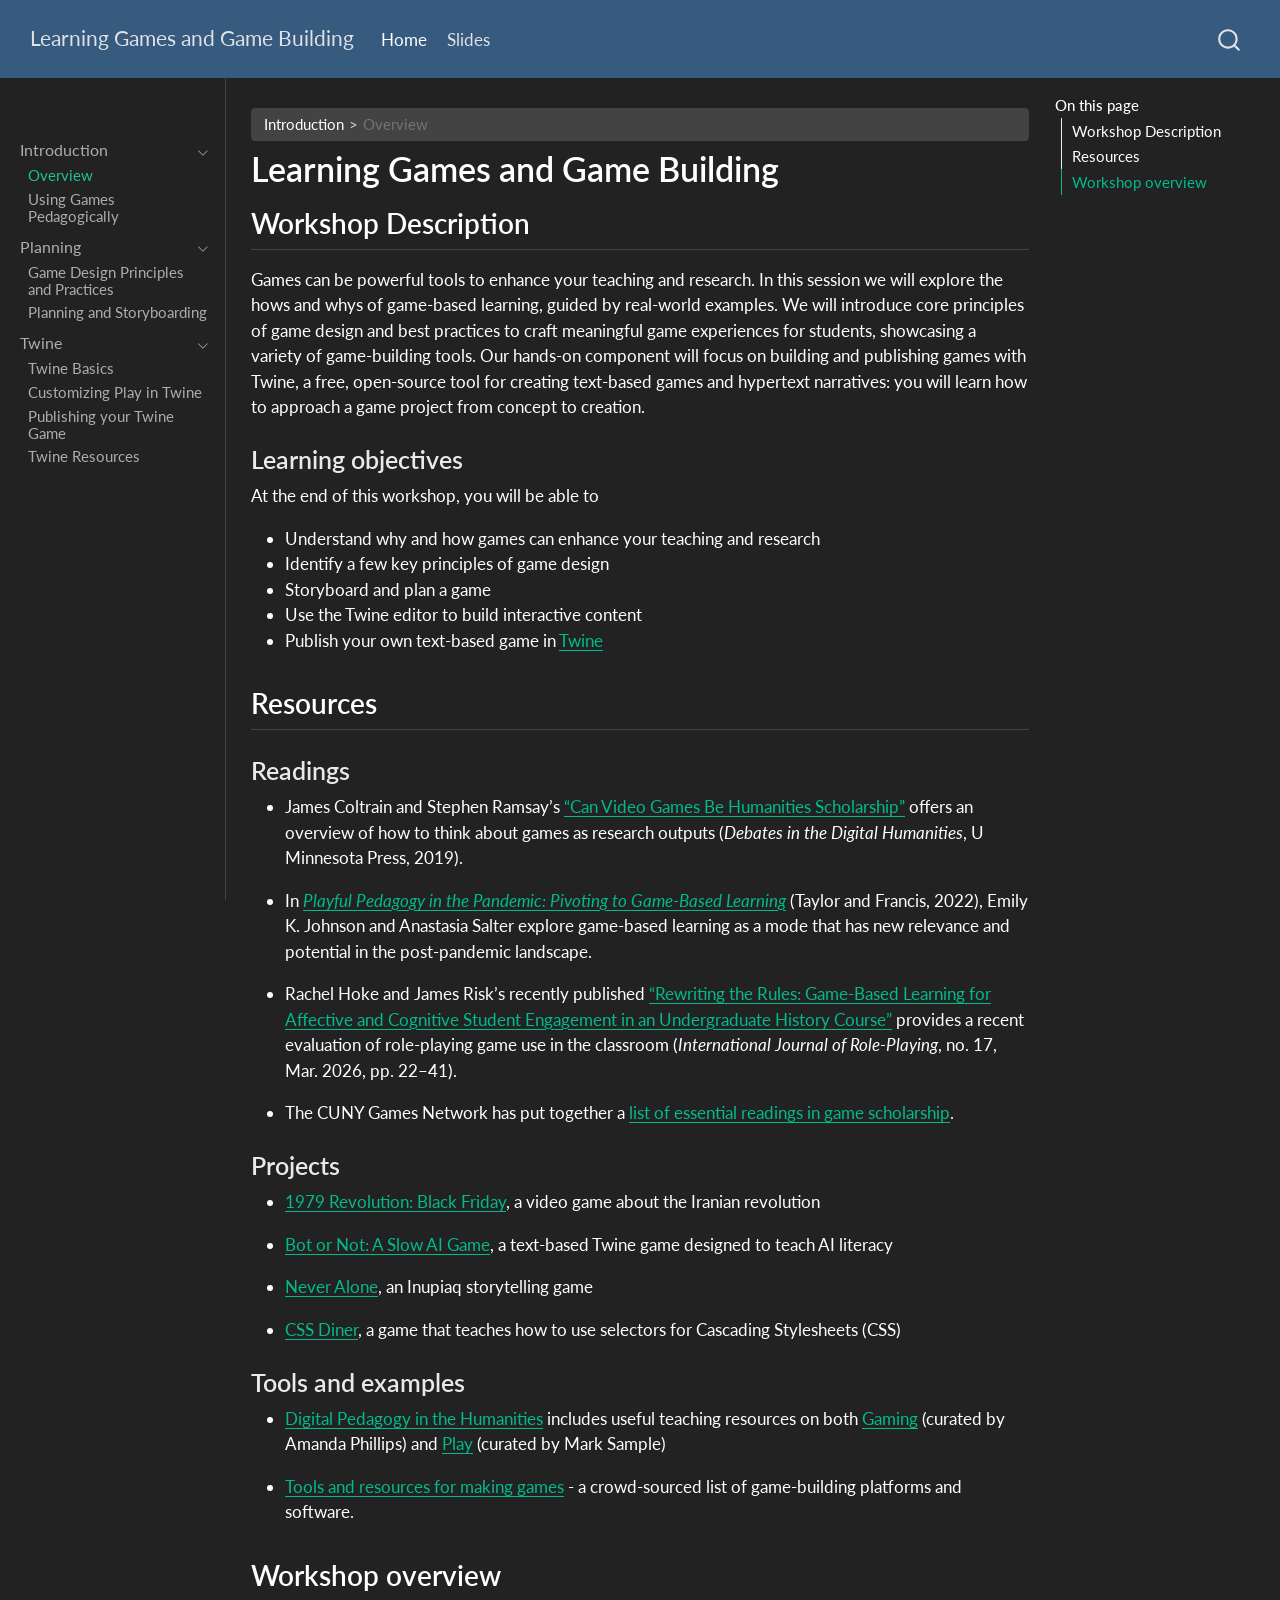
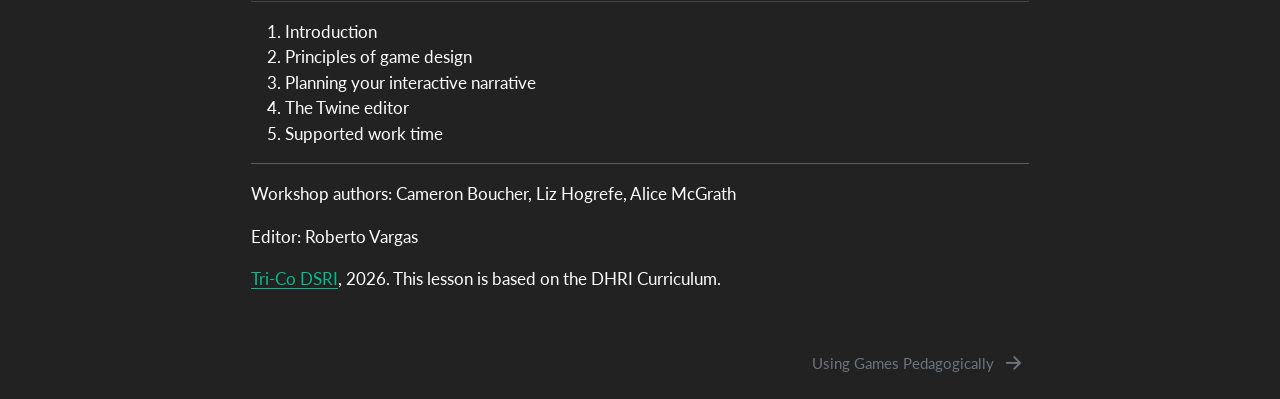
==== commit abf0ce0e: "Built site for gh-pages" ====
--- a/index.html
+++ b/index.html
@@ -226,10 +226,13 @@
   <li><a href="#workshop-description" id="toc-workshop-description" class="nav-link active" data-scroll-target="#workshop-description">Workshop Description</a>
   <ul class="collapse">
   <li><a href="#learning-objectives" id="toc-learning-objectives" class="nav-link" data-scroll-target="#learning-objectives">Learning objectives</a></li>
+  </ul></li>
+  <li><a href="#resources" id="toc-resources" class="nav-link" data-scroll-target="#resources">Resources</a>
+  <ul class="collapse">
   <li><a href="#readings" id="toc-readings" class="nav-link" data-scroll-target="#readings">Readings</a></li>
   <li><a href="#projects" id="toc-projects" class="nav-link" data-scroll-target="#projects">Projects</a></li>
+  <li><a href="#tools-and-examples" id="toc-tools-and-examples" class="nav-link" data-scroll-target="#tools-and-examples">Tools and examples</a></li>
   </ul></li>
-  <li><a href="#resources" id="toc-resources" class="nav-link" data-scroll-target="#resources">Resources</a></li>
   <li><a href="#workshop-overview" id="toc-workshop-overview" class="nav-link" data-scroll-target="#workshop-overview">Workshop overview</a></li>
   </ul>
 </nav>
@@ -270,32 +273,34 @@
 <li>Publish your own text-based game in <a href="https://twinery.org/">Twine</a></li>
 </ul>
 </section>
+</section>
+<section id="resources" class="level2">
+<h2 class="anchored" data-anchor-id="resources">Resources</h2>
 <section id="readings" class="level3">
 <h3 class="anchored" data-anchor-id="readings">Readings</h3>
 <ul>
-<li>James Coltrain and Stephen Ramsay’s <a href="https://dhdebates.gc.cuny.edu/read/4805e692-0823-4073-b431-5a684250a82d/section/10c2899a-d78c-40d2-b293-f828d3a1b3e9#en37">“Can Video Games Be Humanities Scholarship”</a> offers an overview of how to think about games as research outputs.</li>
-<li>In <a href="https://www.taylorfrancis.com/chapters/mono/10.4324/9781003281696-1/introduction-emily-johnson-anastasia-salter?context=ubx&amp;refId=182a03a2-15a4-4eb4-a1ce-4831e430663b"><em>Playful Pedagogy in the Pandemic: Pivoting to Game-Based Learning</em></a>, Emily K. Johnson and Anastasia Salter explore game-based learning as a mode that has new relevance and potential in the post-pandemic landscape.</li>
+<li><p>James Coltrain and Stephen Ramsay’s <a href="https://dhdebates.gc.cuny.edu/read/4805e692-0823-4073-b431-5a684250a82d/section/10c2899a-d78c-40d2-b293-f828d3a1b3e9#en37">“Can Video Games Be Humanities Scholarship”</a> offers an overview of how to think about games as research outputs (<em>Debates in the Digital Humanities</em>, U Minnesota Press, 2019).</p></li>
+<li><p>In <a href="https://www.taylorfrancis.com/chapters/mono/10.4324/9781003281696-1/introduction-emily-johnson-anastasia-salter?context=ubx&amp;refId=182a03a2-15a4-4eb4-a1ce-4831e430663b"><em>Playful Pedagogy in the Pandemic: Pivoting to Game-Based Learning</em></a> (Taylor and Francis, 2022), Emily K. Johnson and Anastasia Salter explore game-based learning as a mode that has new relevance and potential in the post-pandemic landscape.</p></li>
+<li><p>Rachel Hoke and James Risk’s recently published <a href="https://journals.uu.se/IJRP/article/view/594">“Rewriting the Rules: Game-Based Learning for Affective and Cognitive Student Engagement in an Undergraduate History Course”</a> provides a recent evaluation of role-playing game use in the classroom (<em>International Journal of Role-Playing</em>, no. 17, Mar.&nbsp;2026, pp.&nbsp;22–41).</p></li>
+<li><p>The CUNY Games Network has put together a <a href="https://games.commons.gc.cuny.edu/games-scholarship/essential-readings/">list of essential readings in game scholarship</a>.</p></li>
 </ul>
-<!--
-### Ethical considerations 
--->
 </section>
 <section id="projects" class="level3">
 <h3 class="anchored" data-anchor-id="projects">Projects</h3>
 <ul>
-<li><a href="https://1979revolutiongame.com/">1979 Revolution: Black Friday</a>, a video game about the Iranian revolution</li>
-<li><a href="https://samillingworth.itch.io/bot-or-not">Bot or Not: A Slow AI Game</a>, a text-based Twine game designed to teach AI literacy</li>
-<li><a href="https://www.neveralonegame.com/">Never Alone</a>, an Inupiaq storytelling game</li>
+<li><p><a href="https://1979revolutiongame.com/">1979 Revolution: Black Friday</a>, a video game about the Iranian revolution</p></li>
+<li><p><a href="https://samillingworth.itch.io/bot-or-not">Bot or Not: A Slow AI Game</a>, a text-based Twine game designed to teach AI literacy</p></li>
+<li><p><a href="https://www.neveralonegame.com/">Never Alone</a>, an Inupiaq storytelling game</p></li>
+<li><p><a href="https://flukeout.github.io/">CSS Diner</a>, a game that teaches how to use selectors for Cascading Stylesheets (CSS)</p></li>
 </ul>
 </section>
-</section>
-<section id="resources" class="level2">
-<h2 class="anchored" data-anchor-id="resources">Resources</h2>
+<section id="tools-and-examples" class="level3">
+<h3 class="anchored" data-anchor-id="tools-and-examples">Tools and examples</h3>
 <ul>
 <li><p><a href="https://digitalpedagogy.hcommons.org/">Digital Pedagogy in the Humanities</a> includes useful teaching resources on both <a href="https://digitalpedagogy.hcommons.org/keyword/Gaming">Gaming</a> (curated by Amanda Phillips) and <a href="https://digitalpedagogy.hcommons.org/keyword/play/">Play</a> (curated by Mark Sample)</p></li>
-<li><p>The CUNY Games Network’s <a href="https://games.commons.gc.cuny.edu/games-scholarship/essential-readings/">essential readings in game scholarship</a> - a bibliography on game-based learning.</p></li>
-<li><p><a href="https://docs.google.com/document/d/1vIRlYDjwK7E8XufV5Cr0gYtmAvd0gWRORHF23JX28Ek/edit?tab=t.0">Tools and resources for making games</a> - a crowd-sourced list of game building platforms and software.</p></li>
+<li><p><a href="https://docs.google.com/document/d/1vIRlYDjwK7E8XufV5Cr0gYtmAvd0gWRORHF23JX28Ek/edit?tab=t.0">Tools and resources for making games</a> - a crowd-sourced list of game-building platforms and software.</p></li>
 </ul>
+</section>
 </section>
 <section id="workshop-overview" class="level2">
 <h2 class="anchored" data-anchor-id="workshop-overview">Workshop overview</h2>
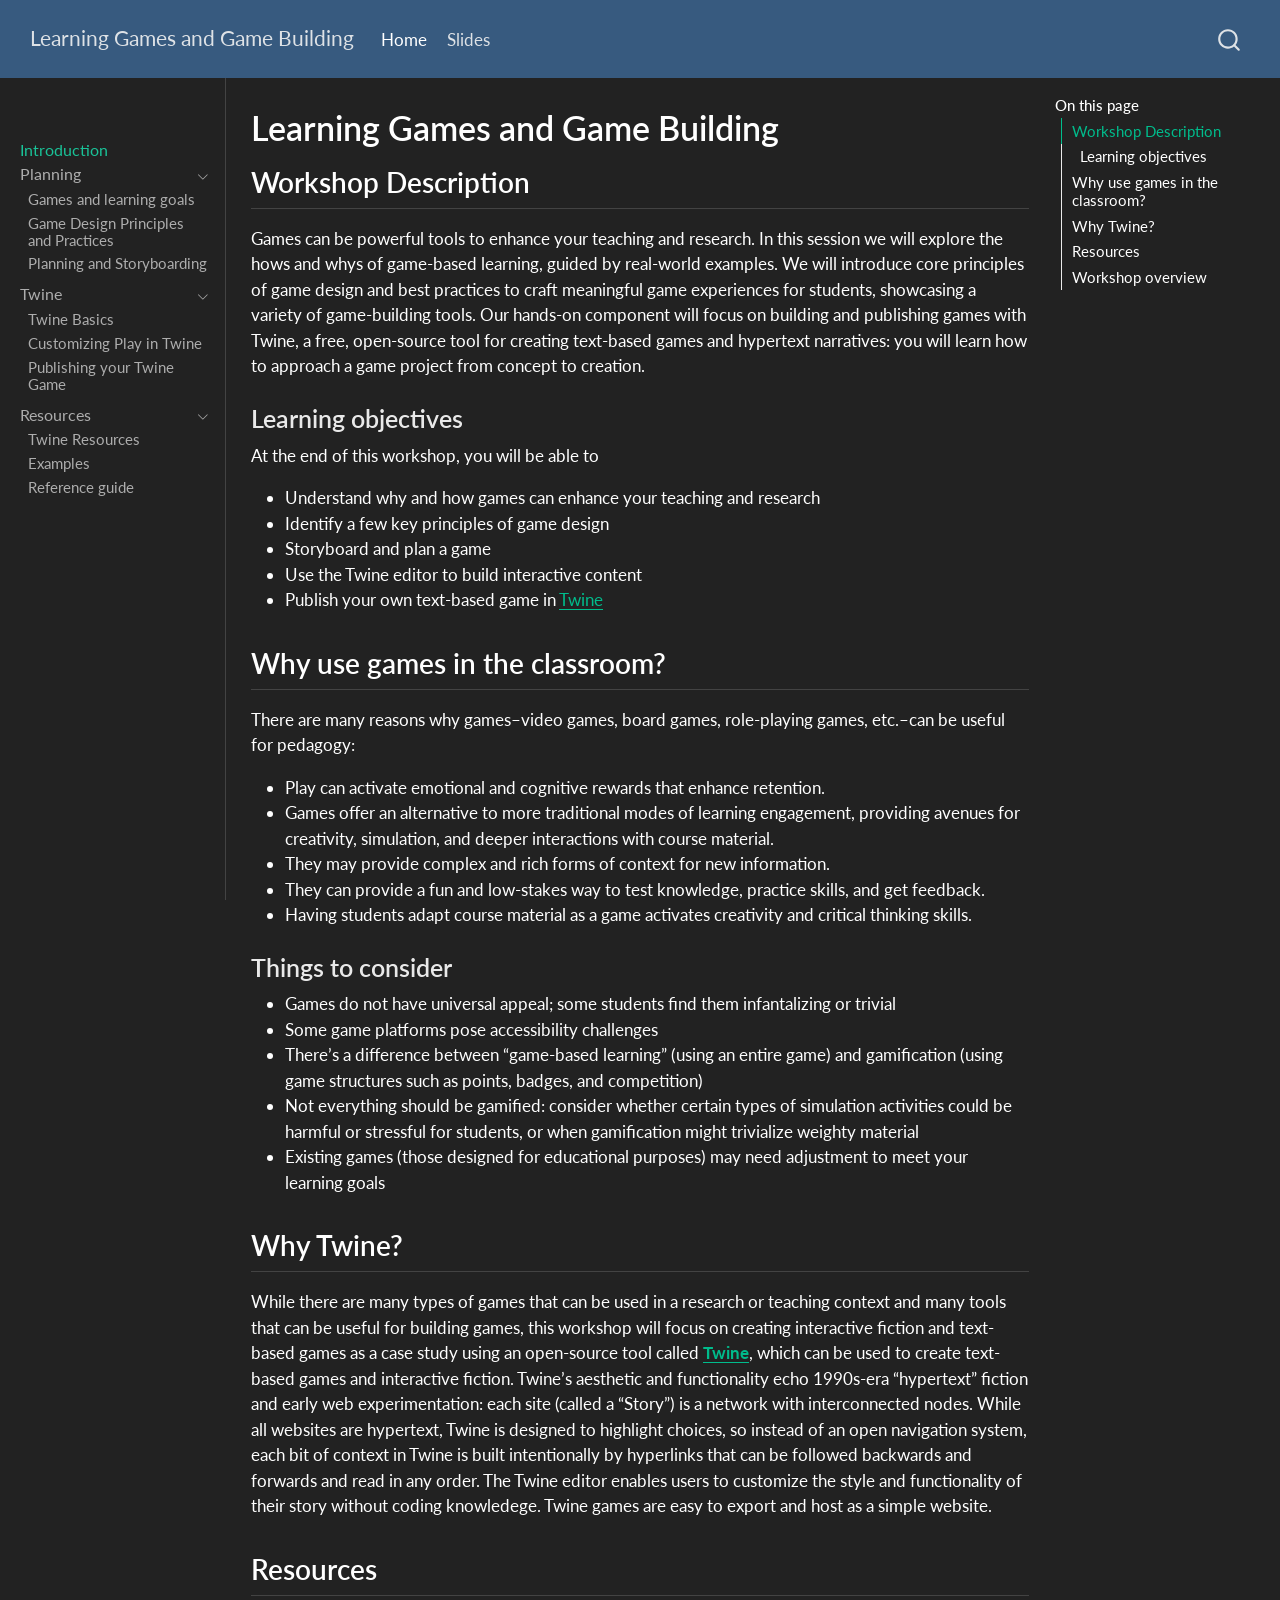
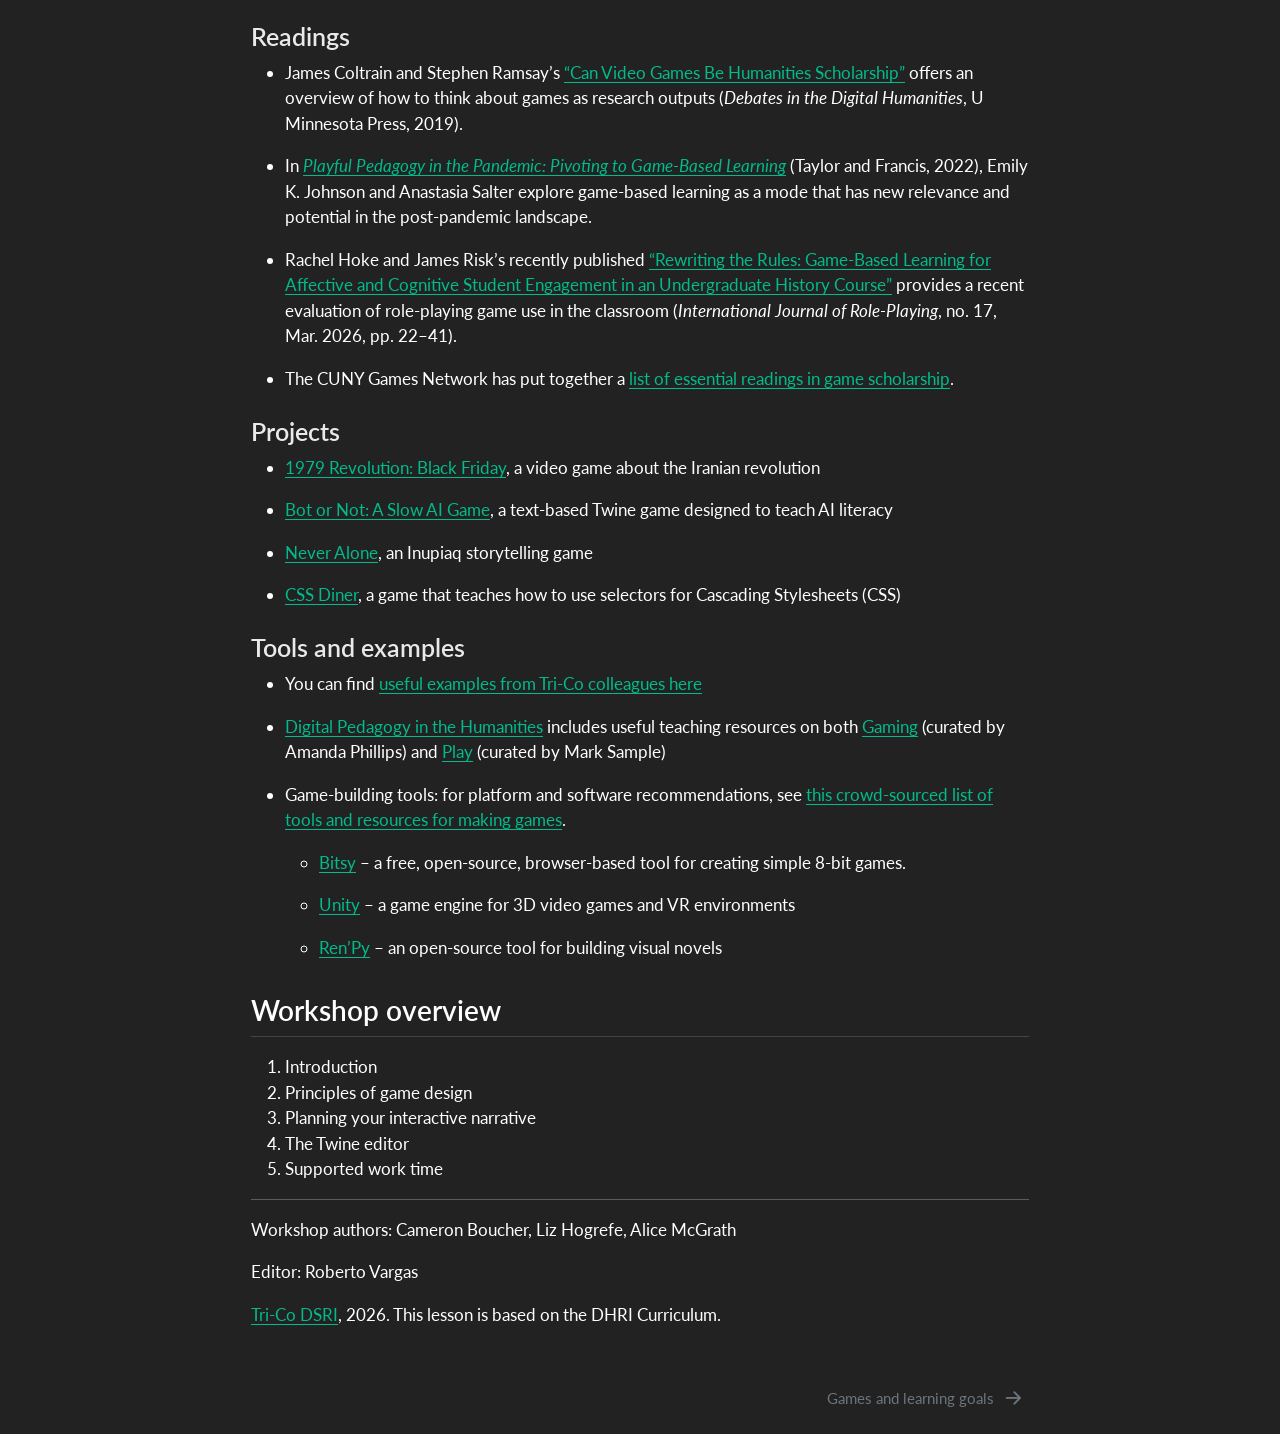
==== commit d5d4f221: "Built site for gh-pages" ====
--- a/index.html
+++ b/index.html
@@ -112,7 +112,7 @@
       <button type="button" class="quarto-btn-toggle btn" data-bs-toggle="collapse" role="button" data-bs-target=".quarto-sidebar-collapse-item" aria-controls="quarto-sidebar" aria-expanded="false" aria-label="Toggle sidebar navigation" onclick="if (window.quartoToggleHeadroom) { window.quartoToggleHeadroom(); }">
         <i class="bi bi-layout-text-sidebar-reverse"></i>
       </button>
-        <nav class="quarto-page-breadcrumbs" aria-label="breadcrumb"><ol class="breadcrumb"><li class="breadcrumb-item"><a href="./index.html">Introduction</a></li><li class="breadcrumb-item"><a href="./index.html">Overview</a></li></ol></nav>
+        <nav class="quarto-page-breadcrumbs" aria-label="breadcrumb"><ol class="breadcrumb"><li class="breadcrumb-item"><a href="./index.html">Introduction</a></li></ol></nav>
         <a class="flex-grow-1" role="navigation" data-bs-toggle="collapse" data-bs-target=".quarto-sidebar-collapse-item" aria-controls="quarto-sidebar" aria-expanded="false" aria-label="Toggle sidebar navigation" onclick="if (window.quartoToggleHeadroom) { window.quartoToggleHeadroom(); }">      
         </a>
       <button type="button" class="btn quarto-search-button" aria-label="Search" onclick="window.quartoOpenSearch();">
@@ -132,29 +132,12 @@
         </div>
     <div class="sidebar-menu-container"> 
     <ul class="list-unstyled mt-1">
-        <li class="sidebar-item sidebar-item-section">
-      <div class="sidebar-item-container"> 
-            <a class="sidebar-item-text sidebar-link text-start" data-bs-toggle="collapse" data-bs-target="#" role="navigation" aria-expanded="true">
+        <li class="sidebar-item">
+  <div class="sidebar-item-container"> 
+  <a href="./index.html" class="sidebar-item-text sidebar-link active">
  <span class="menu-text">Introduction</span></a>
-          <a class="sidebar-item-toggle text-start" data-bs-toggle="collapse" data-bs-target="#" role="navigation" aria-expanded="true" aria-label="Toggle section">
-            <i class="bi bi-chevron-right ms-2"></i>
-          </a> 
-      </div>
-      <ul id="" class="collapse list-unstyled sidebar-section depth1 show">  
-          <li class="sidebar-item">
-  <div class="sidebar-item-container"> 
-  <a href="./index.html" class="sidebar-item-text sidebar-link active">
- <span class="menu-text">Overview</span></a>
-  </div>
-</li>
-          <li class="sidebar-item">
-  <div class="sidebar-item-container"> 
-  <a href="./sections/pedagogy.html" class="sidebar-item-text sidebar-link">
- <span class="menu-text">Using Games Pedagogically</span></a>
-  </div>
-</li>
-      </ul>
-  </li>
+  </div>
+</li>
         <li class="sidebar-item sidebar-item-section">
       <div class="sidebar-item-container"> 
             <a class="sidebar-item-text sidebar-link text-start" data-bs-toggle="collapse" data-bs-target="#quarto-sidebar-section-1" role="navigation" aria-expanded="true">
@@ -164,6 +147,12 @@
           </a> 
       </div>
       <ul id="quarto-sidebar-section-1" class="collapse list-unstyled sidebar-section depth1 show">  
+          <li class="sidebar-item">
+  <div class="sidebar-item-container"> 
+  <a href="./sections/pedagogy.html" class="sidebar-item-text sidebar-link">
+ <span class="menu-text">Games and learning goals</span></a>
+  </div>
+</li>
           <li class="sidebar-item">
   <div class="sidebar-item-container"> 
   <a href="./sections/design.html" class="sidebar-item-text sidebar-link">
@@ -205,10 +194,33 @@
  <span class="menu-text">Publishing your Twine Game</span></a>
   </div>
 </li>
+      </ul>
+  </li>
+        <li class="sidebar-item sidebar-item-section">
+      <div class="sidebar-item-container"> 
+            <a class="sidebar-item-text sidebar-link text-start" data-bs-toggle="collapse" data-bs-target="#quarto-sidebar-section-3" role="navigation" aria-expanded="true">
+ <span class="menu-text">Resources</span></a>
+          <a class="sidebar-item-toggle text-start" data-bs-toggle="collapse" data-bs-target="#quarto-sidebar-section-3" role="navigation" aria-expanded="true" aria-label="Toggle section">
+            <i class="bi bi-chevron-right ms-2"></i>
+          </a> 
+      </div>
+      <ul id="quarto-sidebar-section-3" class="collapse list-unstyled sidebar-section depth1 show">  
           <li class="sidebar-item">
   <div class="sidebar-item-container"> 
   <a href="./sections/twine-resources.html" class="sidebar-item-text sidebar-link">
  <span class="menu-text">Twine Resources</span></a>
+  </div>
+</li>
+          <li class="sidebar-item">
+  <div class="sidebar-item-container"> 
+  <a href="./sections/examples.html" class="sidebar-item-text sidebar-link">
+ <span class="menu-text">Examples</span></a>
+  </div>
+</li>
+          <li class="sidebar-item">
+  <div class="sidebar-item-container"> 
+  <a href="./sections/vocabulary.html" class="sidebar-item-text sidebar-link">
+ <span class="menu-text">Reference guide</span></a>
   </div>
 </li>
       </ul>
@@ -227,6 +239,11 @@
   <ul class="collapse">
   <li><a href="#learning-objectives" id="toc-learning-objectives" class="nav-link" data-scroll-target="#learning-objectives">Learning objectives</a></li>
   </ul></li>
+  <li><a href="#why-use-games-in-the-classroom" id="toc-why-use-games-in-the-classroom" class="nav-link" data-scroll-target="#why-use-games-in-the-classroom">Why use games in the classroom?</a>
+  <ul class="collapse">
+  <li><a href="#things-to-consider" id="toc-things-to-consider" class="nav-link" data-scroll-target="#things-to-consider">Things to consider</a></li>
+  </ul></li>
+  <li><a href="#why-twine" id="toc-why-twine" class="nav-link" data-scroll-target="#why-twine">Why Twine?</a></li>
   <li><a href="#resources" id="toc-resources" class="nav-link" data-scroll-target="#resources">Resources</a>
   <ul class="collapse">
   <li><a href="#readings" id="toc-readings" class="nav-link" data-scroll-target="#readings">Readings</a></li>
@@ -240,7 +257,7 @@
 <!-- main -->
 <main class="content" id="quarto-document-content">
 
-<header id="title-block-header" class="quarto-title-block default"><nav class="quarto-page-breadcrumbs quarto-title-breadcrumbs d-none d-lg-block" aria-label="breadcrumb"><ol class="breadcrumb"><li class="breadcrumb-item"><a href="./index.html">Introduction</a></li><li class="breadcrumb-item"><a href="./index.html">Overview</a></li></ol></nav>
+<header id="title-block-header" class="quarto-title-block default">
 <div class="quarto-title">
 <h1 class="title">Learning Games and Game Building</h1>
 </div>
@@ -274,6 +291,32 @@
 </ul>
 </section>
 </section>
+<section id="why-use-games-in-the-classroom" class="level2">
+<h2 class="anchored" data-anchor-id="why-use-games-in-the-classroom">Why use games in the classroom?</h2>
+<p>There are many reasons why games–video games, board games, role-playing games, etc.–can be useful for pedagogy:</p>
+<ul>
+<li>Play can activate emotional and cognitive rewards that enhance retention.</li>
+<li>Games offer an alternative to more traditional modes of learning engagement, providing avenues for creativity, simulation, and deeper interactions with course material.</li>
+<li>They may provide complex and rich forms of context for new information.</li>
+<li>They can provide a fun and low-stakes way to test knowledge, practice skills, and get feedback.</li>
+<li>Having students adapt course material as a game activates creativity and critical thinking skills.</li>
+</ul>
+<section id="things-to-consider" class="level3">
+<h3 class="anchored" data-anchor-id="things-to-consider">Things to consider</h3>
+<ul>
+<li>Games do not have universal appeal; some students find them infantalizing or trivial</li>
+<li>Some game platforms pose accessibility challenges</li>
+<li>There’s a difference between “game-based learning” (using an entire game) and gamification (using game structures such as points, badges, and competition)</li>
+<li>Not everything should be gamified: consider whether certain types of simulation activities could be harmful or stressful for students, or when gamification might trivialize weighty material</li>
+<li>Existing games (those designed for educational purposes) may need adjustment to meet your learning goals</li>
+</ul>
+</section>
+</section>
+<section id="why-twine" class="level2">
+<h2 class="anchored" data-anchor-id="why-twine">Why Twine?</h2>
+<p>While there are many types of games that can be used in a research or teaching context and many tools that can be useful for building games, this workshop will focus on creating interactive fiction and text-based games as a case study using an open-source tool called <a href="https://twinery.org/"><strong>Twine</strong></a>, which can be used to create text-based games and interactive fiction. Twine’s aesthetic and functionality echo 1990s-era “hypertext” fiction and early web experimentation: each site (called a “Story”) is a network with interconnected nodes. While all websites are hypertext, Twine is designed to highlight choices, so instead of an open navigation system, each bit of context in Twine is built intentionally by hyperlinks that can be followed backwards and forwards and read in any order. The Twine editor enables users to customize the style and functionality of their story without coding knowledege. Twine games are easy to export and host as a simple website.</p>
+<!-- It is a helpful tool for demonstrating several digital competency areas -->
+</section>
 <section id="resources" class="level2">
 <h2 class="anchored" data-anchor-id="resources">Resources</h2>
 <section id="readings" class="level3">
@@ -297,8 +340,14 @@
 <section id="tools-and-examples" class="level3">
 <h3 class="anchored" data-anchor-id="tools-and-examples">Tools and examples</h3>
 <ul>
+<li><p>You can find <a href="./sections/examples.html">useful examples from Tri-Co colleagues here</a></p></li>
 <li><p><a href="https://digitalpedagogy.hcommons.org/">Digital Pedagogy in the Humanities</a> includes useful teaching resources on both <a href="https://digitalpedagogy.hcommons.org/keyword/Gaming">Gaming</a> (curated by Amanda Phillips) and <a href="https://digitalpedagogy.hcommons.org/keyword/play/">Play</a> (curated by Mark Sample)</p></li>
-<li><p><a href="https://docs.google.com/document/d/1vIRlYDjwK7E8XufV5Cr0gYtmAvd0gWRORHF23JX28Ek/edit?tab=t.0">Tools and resources for making games</a> - a crowd-sourced list of game-building platforms and software.</p></li>
+<li><p>Game-building tools: for platform and software recommendations, see <a href="https://docs.google.com/document/d/1vIRlYDjwK7E8XufV5Cr0gYtmAvd0gWRORHF23JX28Ek/edit?tab=t.0">this crowd-sourced list of tools and resources for making games</a>.</p>
+<ul>
+<li><p><a href="https://bitsy.org/">Bitsy</a> – a free, open-source, browser-based tool for creating simple 8-bit games.</p></li>
+<li><p><a href="https://unity.com/">Unity</a> – a game engine for 3D video games and VR environments</p></li>
+<li><p><a href="https://renpy.org/">Ren’Py</a> – an open-source tool for building visual novels</p></li>
+</ul></li>
 </ul>
 </section>
 </section>
@@ -724,8 +773,8 @@
   <div class="nav-page nav-page-previous">
   </div>
   <div class="nav-page nav-page-next">
-      <a href="./sections/pedagogy.html" class="pagination-link" aria-label="Using Games Pedagogically">
-        <span class="nav-page-text">Using Games Pedagogically</span> <i class="bi bi-arrow-right-short"></i>
+      <a href="./sections/pedagogy.html" class="pagination-link" aria-label="Games and learning goals">
+        <span class="nav-page-text">Games and learning goals</span> <i class="bi bi-arrow-right-short"></i>
       </a>
   </div>
 </nav>
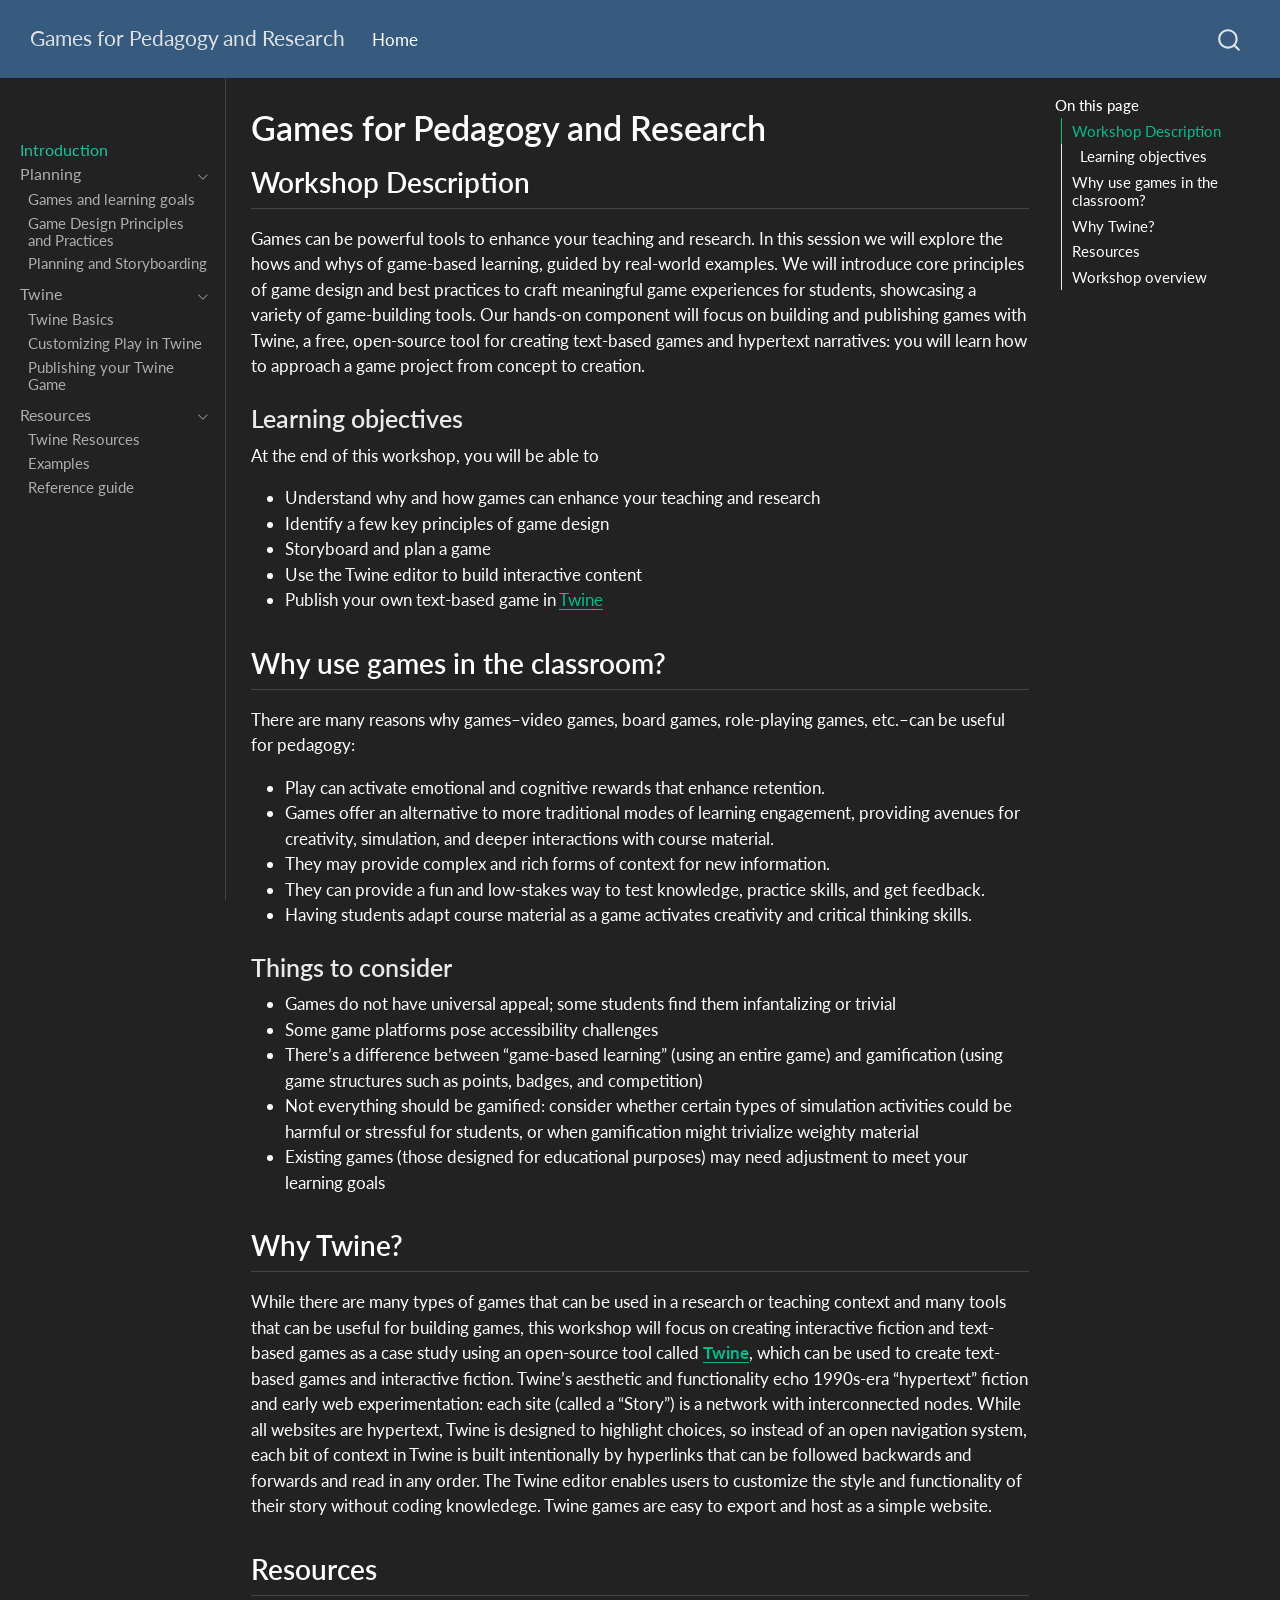
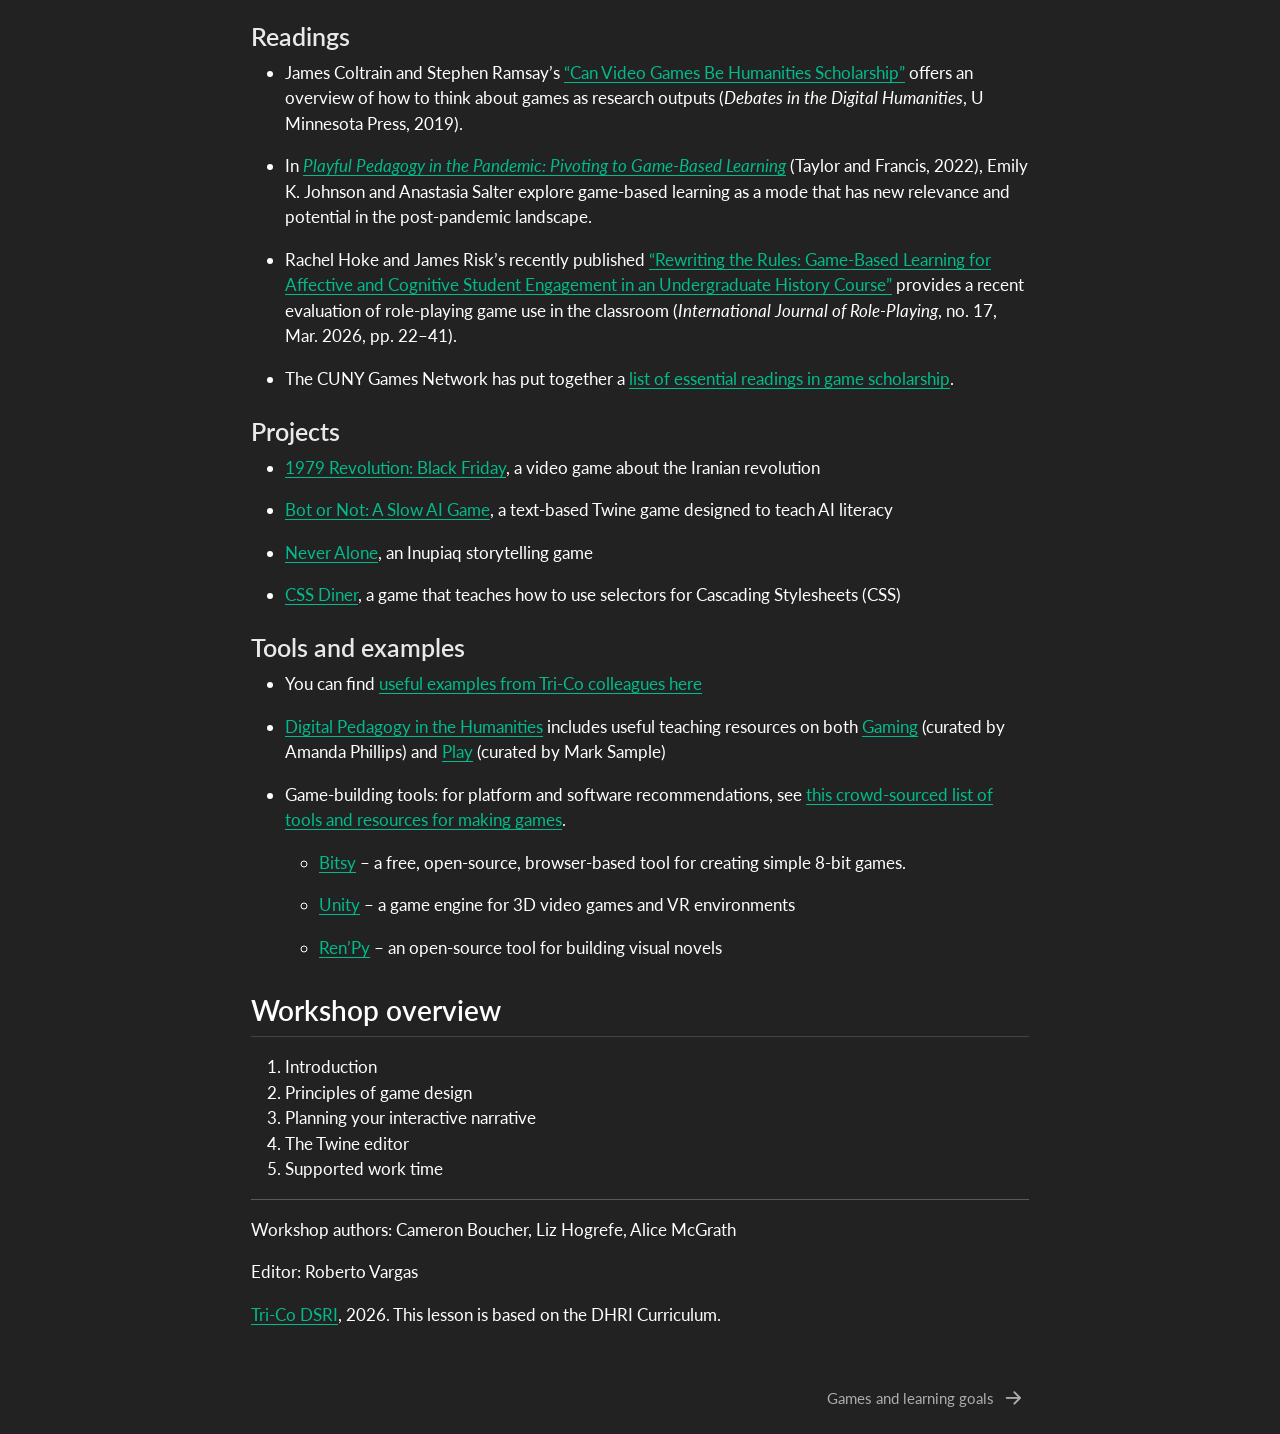
==== commit b98a83e0: "Built site for gh-pages" ====
--- a/index.html
+++ b/index.html
@@ -7,7 +7,7 @@
 <meta name="viewport" content="width=device-width, initial-scale=1.0, user-scalable=yes">
 
 
-<title>Learning Games and Game Building</title>
+<title>Games for Pedagogy and Research</title>
 <style>
 /* Default styles provided by pandoc.
 ** See https://pandoc.org/MANUAL.html#variables-for-html for config info.
@@ -84,7 +84,7 @@
       <div class="navbar-container container-fluid">
       <div class="navbar-brand-container mx-auto">
     <a class="navbar-brand" href="./index.html">
-    <span class="navbar-title">Learning Games and Game Building</span>
+    <span class="navbar-title">Games for Pedagogy and Research</span>
     </a>
   </div>
             <div id="quarto-search" class="" title="Search"></div>
@@ -96,10 +96,6 @@
   <li class="nav-item">
     <a class="nav-link active" href="./index.html" aria-current="page"> 
 <span class="menu-text">Home</span></a>
-  </li>  
-  <li class="nav-item">
-    <a class="nav-link" href="./slides.html"> 
-<span class="menu-text">Slides</span></a>
   </li>  
 </ul>
           </div> <!-- /navcollapse -->
@@ -259,7 +255,7 @@
 
 <header id="title-block-header" class="quarto-title-block default">
 <div class="quarto-title">
-<h1 class="title">Learning Games and Game Building</h1>
+<h1 class="title">Games for Pedagogy and Research</h1>
 </div>
 
 
--- a/styles.css
+++ b/styles.css
@@ -0,0 +1,12 @@
+/* css styles */
+/* span.nav-page-text {
+    color: white;
+} */
+
+.nav-page a {
+    color: rgb(173, 173, 173);
+}
+
+.quarto-title-breadcrumbs .breadcrumb li:last-of-type a {
+	color: #00FFBF;
+}
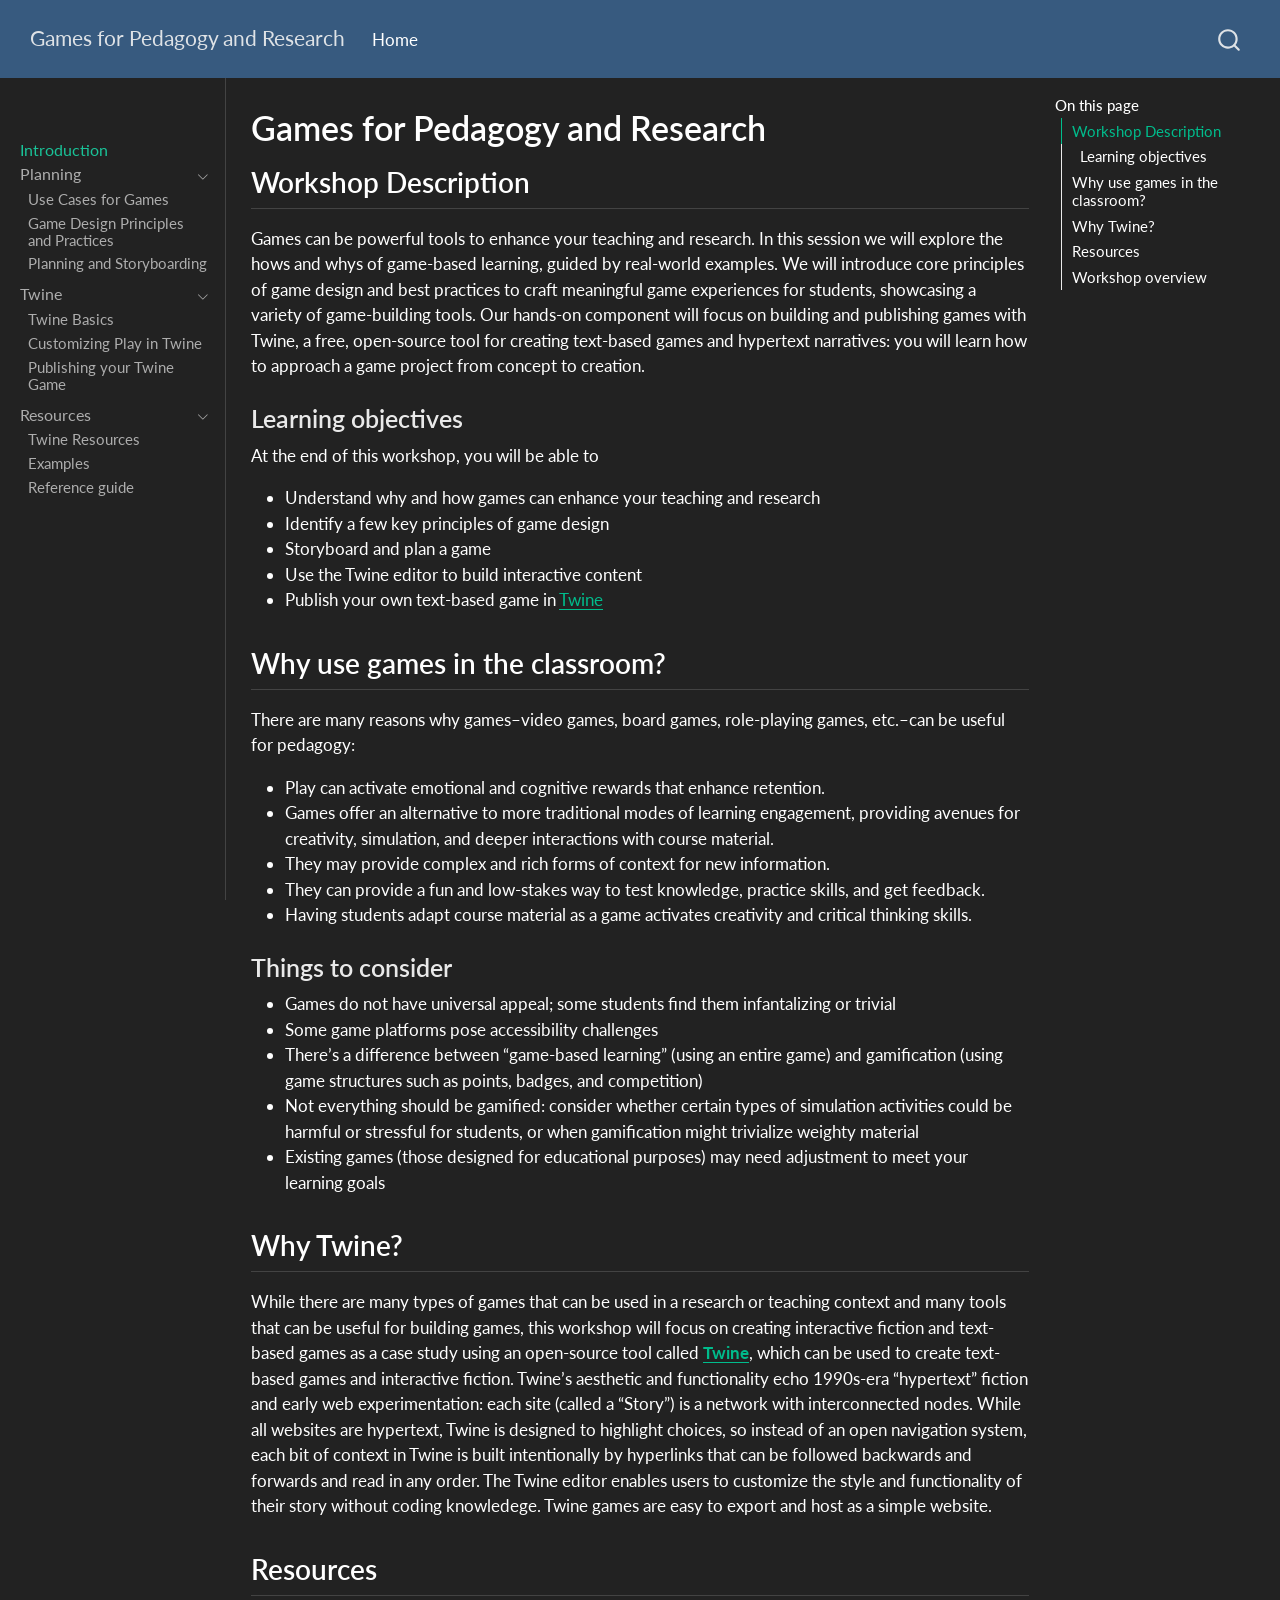
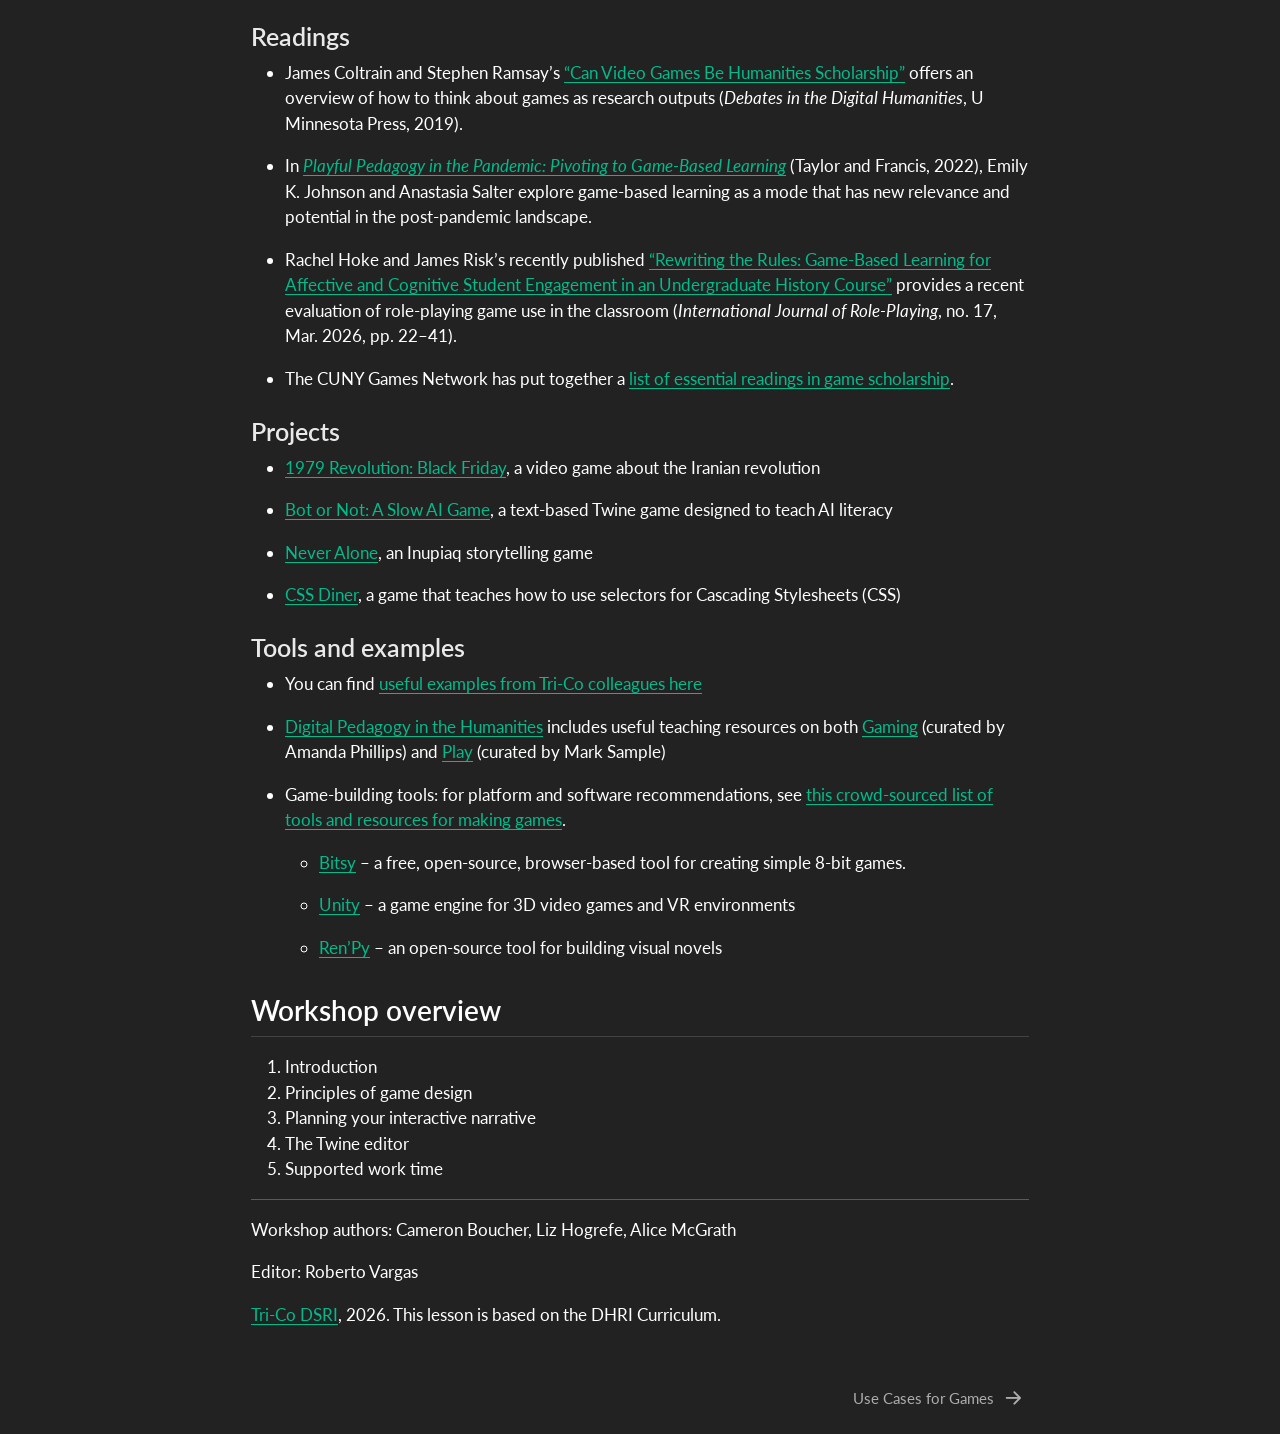
==== commit 60621920: "Built site for gh-pages" ====
--- a/index.html
+++ b/index.html
@@ -146,7 +146,7 @@
           <li class="sidebar-item">
   <div class="sidebar-item-container"> 
   <a href="./sections/pedagogy.html" class="sidebar-item-text sidebar-link">
- <span class="menu-text">Games and learning goals</span></a>
+ <span class="menu-text">Use Cases for Games</span></a>
   </div>
 </li>
           <li class="sidebar-item">
@@ -769,8 +769,8 @@
   <div class="nav-page nav-page-previous">
   </div>
   <div class="nav-page nav-page-next">
-      <a href="./sections/pedagogy.html" class="pagination-link" aria-label="Games and learning goals">
-        <span class="nav-page-text">Games and learning goals</span> <i class="bi bi-arrow-right-short"></i>
+      <a href="./sections/pedagogy.html" class="pagination-link" aria-label="Use Cases for Games">
+        <span class="nav-page-text">Use Cases for Games</span> <i class="bi bi-arrow-right-short"></i>
       </a>
   </div>
 </nav>
